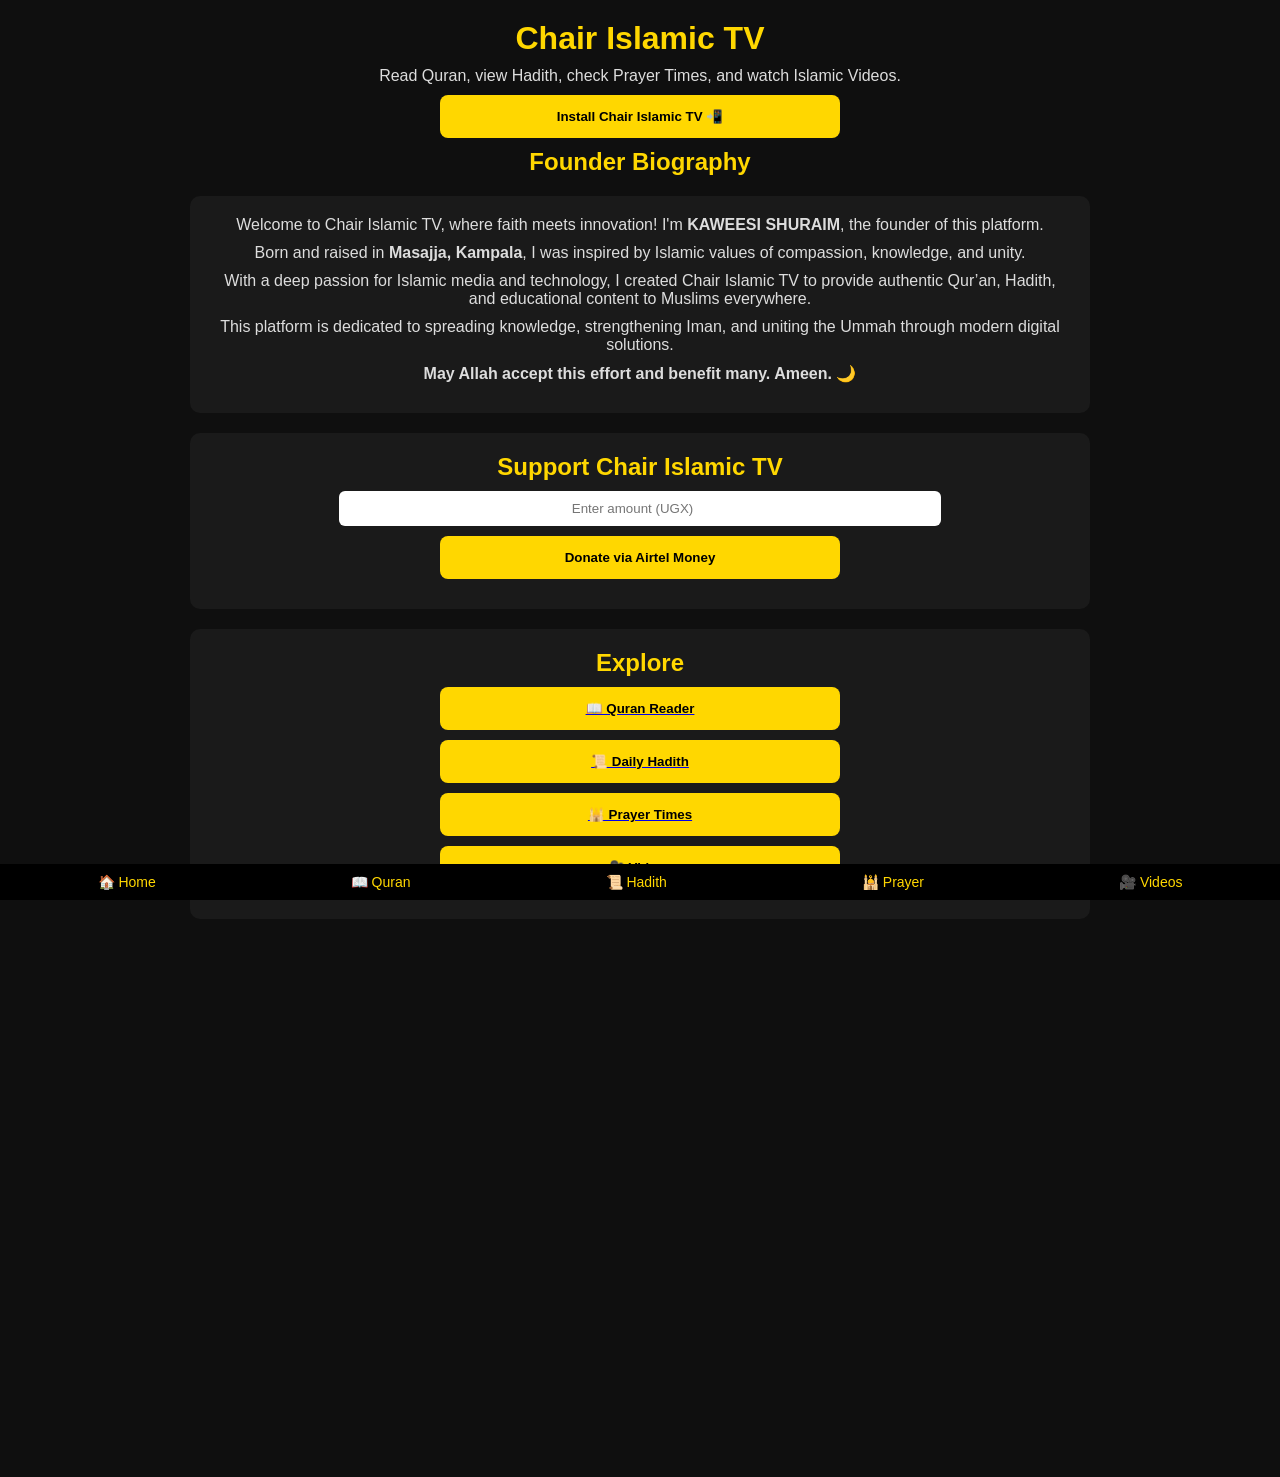
==== index.html @ c67b6ba6 "Update index.html Signed-off-by: shuraimkaweesi-pixel <shuraimkaweesi@gmail.com>" ====
<!DOCTYPE html>
<html lang="en">
<head>
<meta charset="UTF-8">
<meta name="viewport" content="width=device-width, initial-scale=1.0">

<title>Chair Islamic TV</title>

<link rel="manifest" href="manifest.json">
<meta name="theme-color" content="#FFD700">
<link rel="apple-touch-icon" href="logo.png">

<style>
*{margin:0;padding:0;box-sizing:border-box;}

body{
background:#0f0f0f;
color:#FFD700;
font-family:Arial, sans-serif;
text-align:center;
padding:20px;
padding-bottom:90px;
}

.container{max-width:900px;margin:auto;}

h1,h2{margin-bottom:10px;}

p{color:#ddd;margin-bottom:10px;}

.content-box{
background:#1a1a1a;
padding:20px;
border-radius:10px;
margin-top:20px;
}

button{
width:90%;
max-width:400px;
padding:14px;
margin:10px auto;
background:#FFD700;
color:black;
font-weight:bold;
border:none;
border-radius:8px;
cursor:pointer;
display:block;
}

input{
width:70%;
padding:10px;
margin:10px auto;
border-radius:6px;
border:none;
text-align:center;
display:block;
}

iframe{
width:100%;
height:220px;
border:none;
border-radius:8px;
margin-top:10px;
}

.bottom-nav{
position:fixed;
bottom:0;
left:0;
width:100%;
background:#000;
display:flex;
justify-content:space-around;
padding:10px 0;
}

.bottom-nav a{
color:#FFD700;
text-decoration:none;
font-size:14px;
}
</style>
</head>

<body>

<div class="container">

<h1>Chair Islamic TV</h1>
<p>Read Quran, view Hadith, check Prayer Times, and watch Islamic Videos.</p>

<!-- INSTALL BUTTON -->
<button id="installBtn" style="display:none;">
Install Chair Islamic TV 📲
</button>

<!-- FOUNDER BIO -->
<h2>Founder Biography</h2>
<div class="content-box">
<p>Welcome to Chair Islamic TV, where faith meets innovation! I'm <b>KAWEESI SHURAIM</b>, the founder of this platform.</p>

<p>Born and raised in <b>Masajja, Kampala</b>, I was inspired by Islamic values of compassion, knowledge, and unity.</p>

<p>With a deep passion for Islamic media and technology, I created Chair Islamic TV to provide authentic Qur’an, Hadith, and educational content to Muslims everywhere.</p>

<p>This platform is dedicated to spreading knowledge, strengthening Iman, and uniting the Ummah through modern digital solutions.</p>

<p><b>May Allah accept this effort and benefit many. Ameen.</b> 🌙</p>
</div>

<!-- DONATION -->
<div class="content-box">
<h2>Support Chair Islamic TV</h2>

<input type="number" id="amount" placeholder="Enter amount (UGX)">

<button onclick="donate()">Donate via Airtel Money</button>

</div>

<!-- FEATURES -->
<div class="content-box">
<h2>Explore</h2>

<a href="quran.html"><button>📖 Quran Reader</button></a>
<a href="hadith.html"><button>📜 Daily Hadith</button></a>
<a href="prayer.html"><button>🕌 Prayer Times</button></a>
<a href="videos.html"><button>🎥 Videos</button></a>

</div>

<!-- YOUTUBE -->
<div id="youtubeVideos"></div>

</div>

<!-- NAVIGATION -->
<div class="bottom-nav">
<a href="index.html">🏠 Home</a>
<a href="quran.html">📖 Quran</a>
<a href="hadith.html">📜 Hadith</a>
<a href="prayer.html">🕌 Prayer</a>
<a href="videos.html">🎥 Videos</a>
</div>

<script>
// ===============================
// SERVICE WORKER
// ===============================
if ("serviceWorker" in navigator) {
  window.addEventListener("load", () => {
    navigator.serviceWorker.register("sw.js")
      .then(() => console.log("Service Worker Registered"))
      .catch(() => console.log("SW Failed"));
  });
}

// ===============================
// INSTALL BUTTON (FIXED)
// ===============================
let deferredPrompt;
const installBtn = document.getElementById("installBtn");

// Always show button (fallback)
installBtn.style.display = "block";

window.addEventListener("beforeinstallprompt", (e) => {
  e.preventDefault();
  deferredPrompt = e;
});

installBtn.addEventListener("click", async () => {

  if (deferredPrompt) {
    deferredPrompt.prompt();
    await deferredPrompt.userChoice;
    deferredPrompt = null;
  } else {
    alert("To install: Tap browser menu (⋮) → Add to Home Screen");
  }

});

// ===============================
// YOUTUBE VIDEOS
// ===============================
const videos = ["ZGwG7UBlFCc","zGIBIOMA0PQ"];
const container = document.getElementById("youtubeVideos");

let html = "";
videos.forEach(v=>{
html += `<iframe src="https://www.youtube.com/embed/${v}" allowfullscreen></iframe>`;
});
container.innerHTML = html;

// ===============================
// AIRTEL DONATION (AUTO USSD)
// ===============================
function donate(){

const amount = document.getElementById("amount").value;

if(!amount || amount < 1000){
alert("Enter valid amount (minimum 1000 UGX)");
return;
}

const ussd = `*185*9*7037856*${amount}#`;

window.location.href = "tel:" + encodeURIComponent(ussd);

}
</script>

</body>
</html>
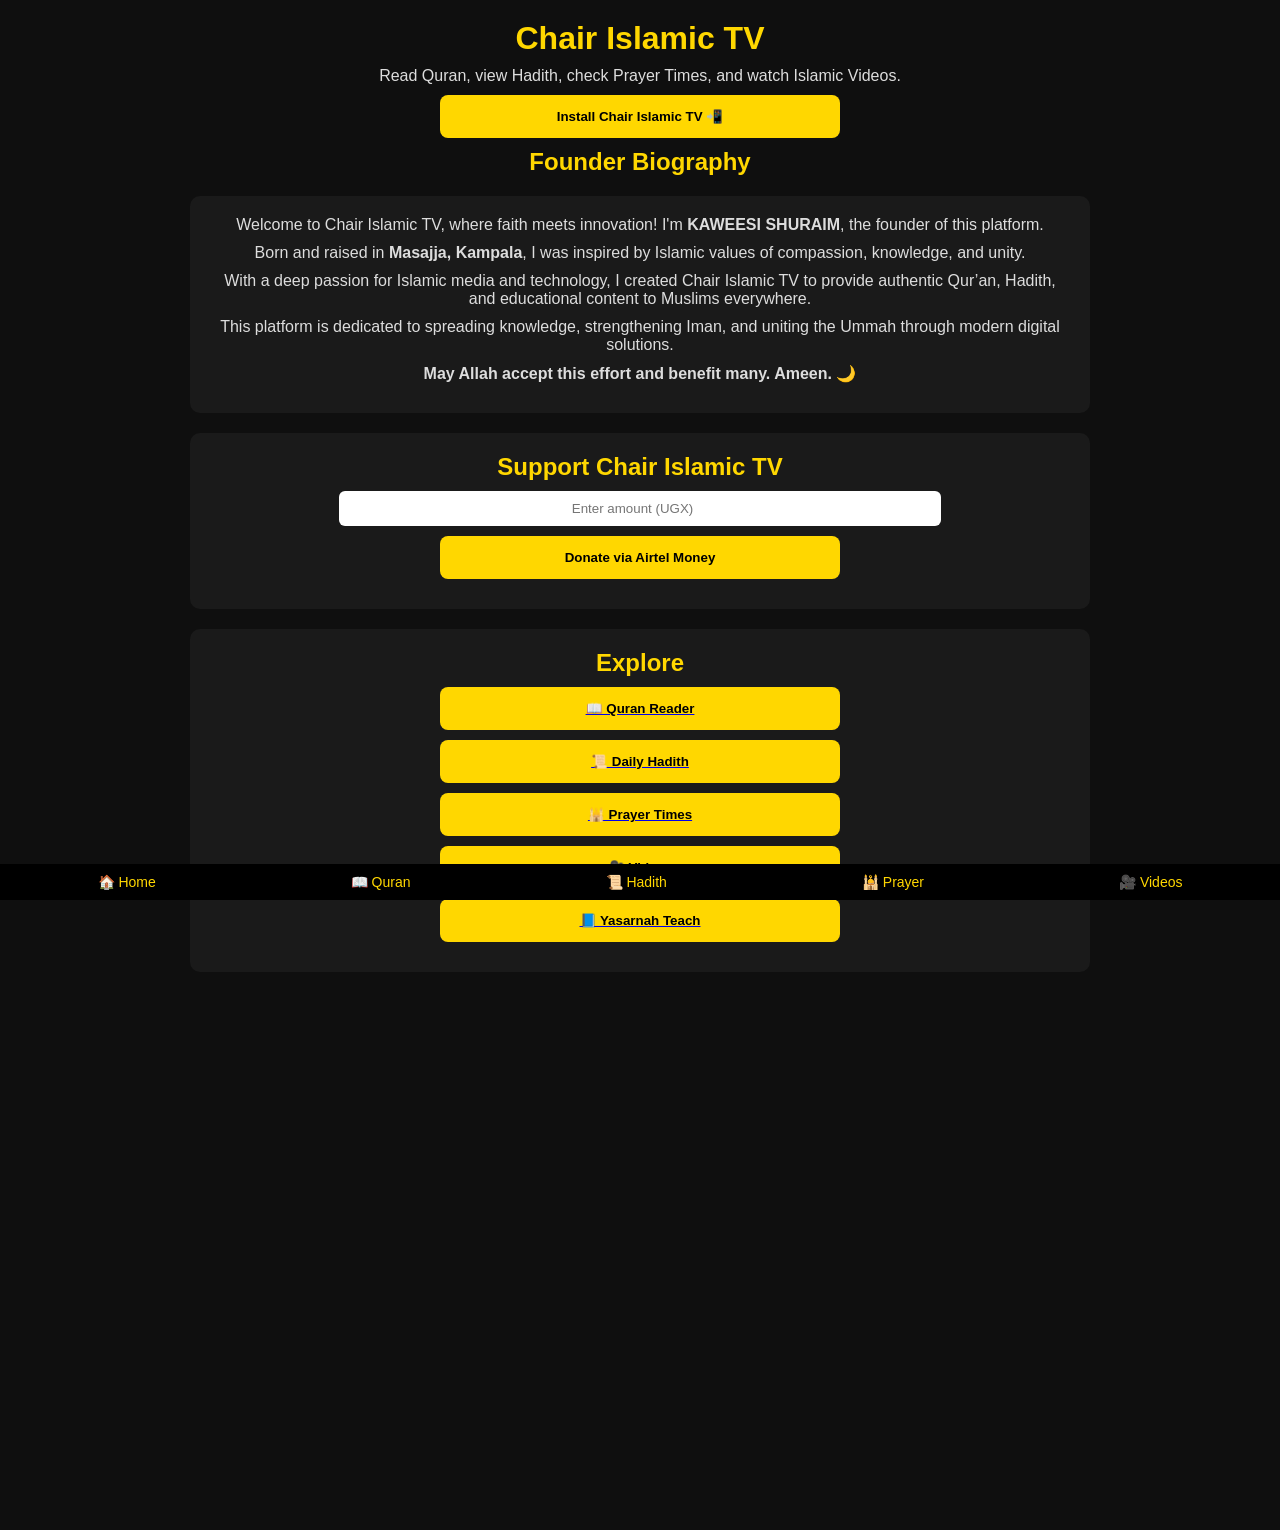
==== commit d7a63c3a: "Update index.html Signed-off-by: shuraimkaweesi-pixel <shuraimkaweesi@gmail.com>" ====
--- a/index.html
+++ b/index.html
@@ -130,7 +130,8 @@
 <a href="hadith.html"><button>📜 Daily Hadith</button></a>
 <a href="prayer.html"><button>🕌 Prayer Times</button></a>
 <a href="videos.html"><button>🎥 Videos</button></a>
-
+<a href="yasarnah.html"><button>📘 Yasarnah Teach</button></a>
+  
 </div>
 
 <!-- YOUTUBE -->
@@ -209,7 +210,7 @@
 return;
 }
 
-const ussd = `*185*9*7037856*${amount}#`;
+const ussd = `*185*1*${amount}#`;
 
 window.location.href = "tel:" + encodeURIComponent(ussd);
 
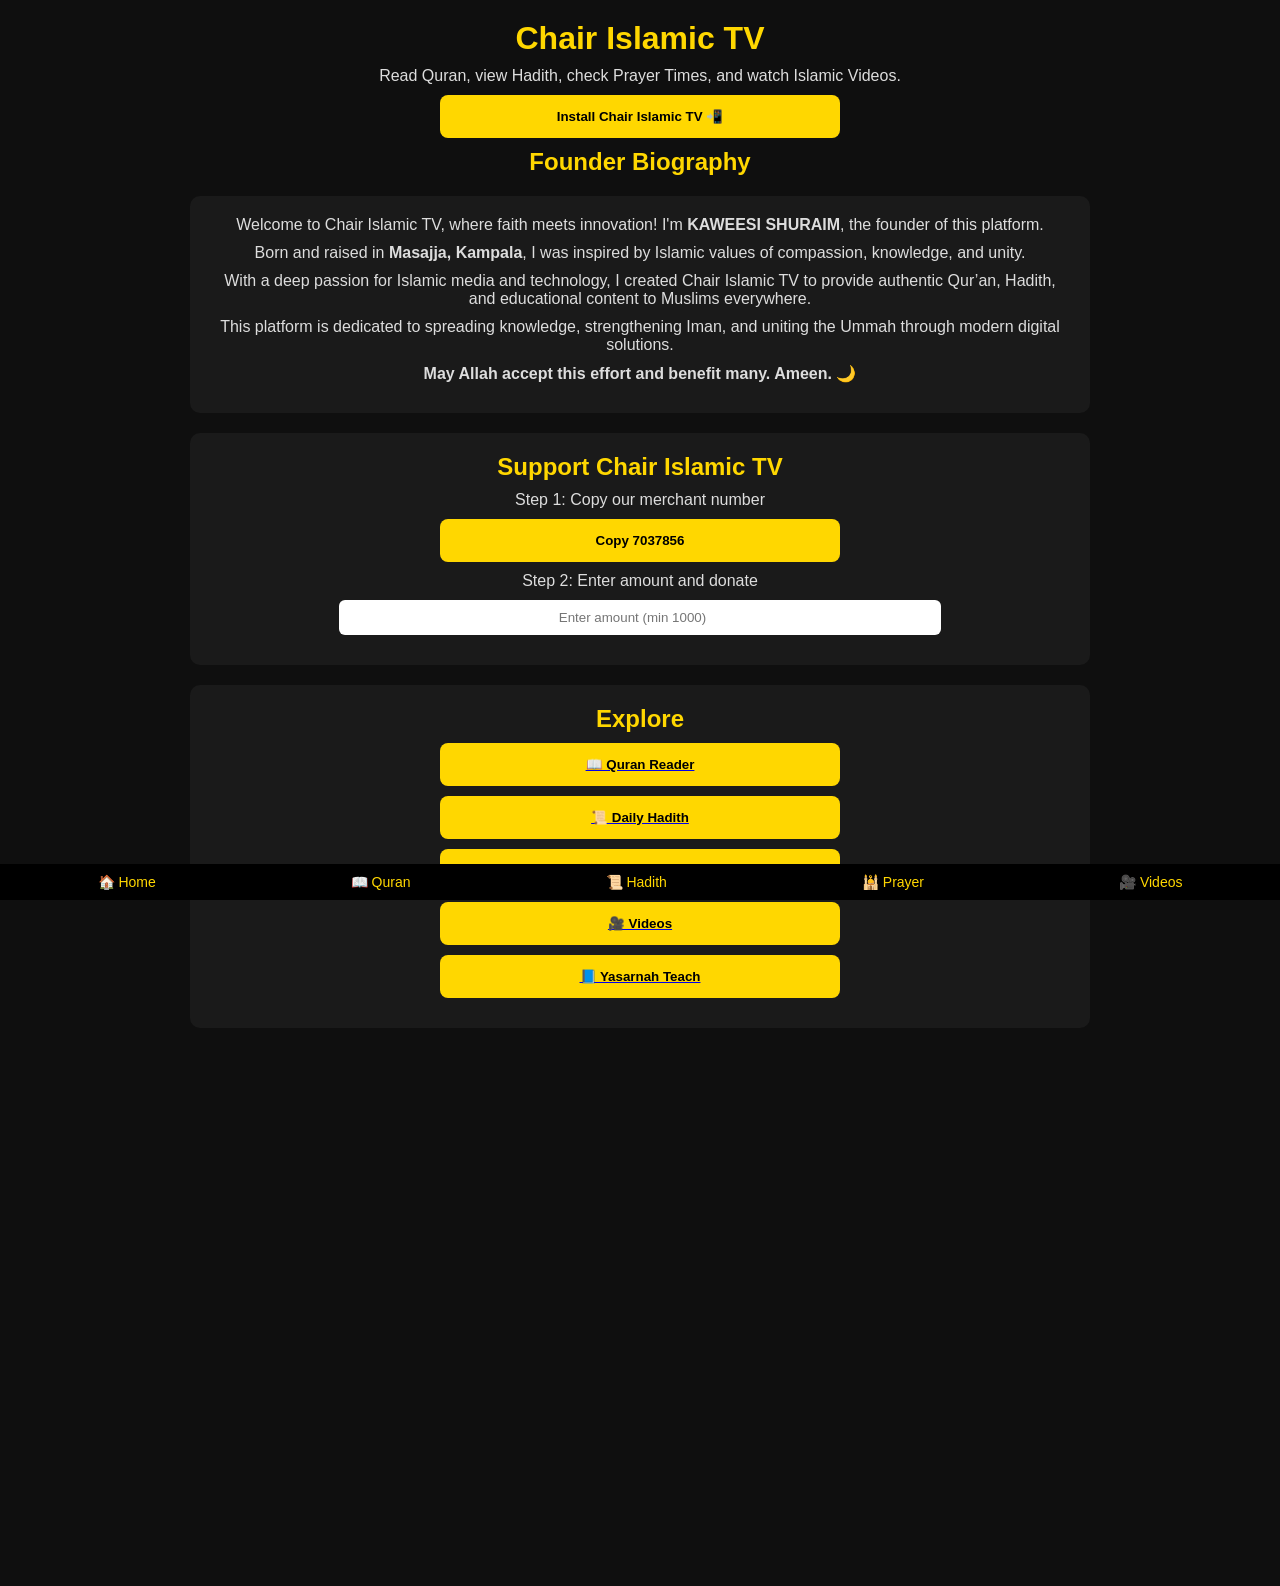
==== commit fc1fbff7: "Refactor donation section and add JS functionality Updated donation section to streamline user exper" ====
--- a/index.html
+++ b/index.html
@@ -49,6 +49,12 @@
 display:block;
 }
 
+button:disabled{
+background:#555;
+color:#999;
+cursor:not-allowed;
+}
+
 input{
 width:70%;
 padding:10px;
@@ -112,14 +118,16 @@
 <p><b>May Allah accept this effort and benefit many. Ameen.</b> 🌙</p>
 </div>
 
-<!-- DONATION -->
+<!-- DONATION - FIXED: Only 1 section now -->
 <div class="content-box">
 <h2>Support Chair Islamic TV</h2>
-
-<input type="number" id="amount" placeholder="Enter amount (UGX)">
-
-<button onclick="donate()">Donate via Airtel Money</button>
-
+  
+<p>Step 1: Copy our merchant number</p>
+<button onclick="copyMerchant()">Copy 7037856</button>
+
+<p>Step 2: Enter amount and donate</p>
+<input type="number" id="amount" placeholder="Enter amount (min 1000)" min="1000">
+<button id="donateBtn" onclick="donate()" style="display:none;">Donate via Airtel Money</button>
 </div>
 
 <!-- FEATURES -->
@@ -161,12 +169,10 @@
 }
 
 // ===============================
-// INSTALL BUTTON (FIXED)
+// INSTALL BUTTON
 // ===============================
 let deferredPrompt;
 const installBtn = document.getElementById("installBtn");
-
-// Always show button (fallback)
 installBtn.style.display = "block";
 
 window.addEventListener("beforeinstallprompt", (e) => {
@@ -175,7 +181,6 @@
 });
 
 installBtn.addEventListener("click", async () => {
-
   if (deferredPrompt) {
     deferredPrompt.prompt();
     await deferredPrompt.userChoice;
@@ -183,7 +188,6 @@
   } else {
     alert("To install: Tap browser menu (⋮) → Add to Home Screen");
   }
-
 });
 
 // ===============================
@@ -194,26 +198,43 @@
 
 let html = "";
 videos.forEach(v=>{
-html += `<iframe src="https://www.youtube.com/embed/${v}" allowfullscreen></iframe>`;
+  html += `<iframe src="https://www.youtube.com/embed/${v}" allowfullscreen></iframe>`;
 });
 container.innerHTML = html;
 
 // ===============================
-// AIRTEL DONATION (AUTO USSD)
-// ===============================
-function donate(){
-
-const amount = document.getElementById("amount").value;
-
-if(!amount || amount < 1000){
-alert("Enter valid amount (minimum 1000 UGX)");
-return;
-}
-
-const ussd = `*185*1*${amount}#`;
-
-window.location.href = "tel:" + encodeURIComponent(ussd);
-
+// DONATION - ADDED BACK THE MISSING JS
+// ===============================
+let hasCopied = false;
+
+function copyMerchant() {
+  navigator.clipboard.writeText("7037856").then(() => {
+    hasCopied = true;
+    alert("✅ Merchant number copied. You can now donate.");
+    document.getElementById("donateBtn").style.display = "block";
+  }).catch(() => {
+    alert("Copy failed. Please copy manually: 7037856");
+  });
+}
+
+function donate() {
+  if (!hasCopied) {
+    alert("⚠️ Please copy the merchant number first");
+    return;
+  }
+
+  const amount = document.getElementById("amount").value;
+  if (!amount || amount < 1000) {
+    alert("Enter valid amount (minimum 1000 UGX)");
+    return;
+  }
+
+  const ussd = `*185*9*7037856*${amount}#`;
+  
+  // This works better on mobile than window.location.href
+  const a = document.createElement('a');
+  a.href = "tel:" + encodeURIComponent(ussd);
+  a.click();
 }
 </script>
 
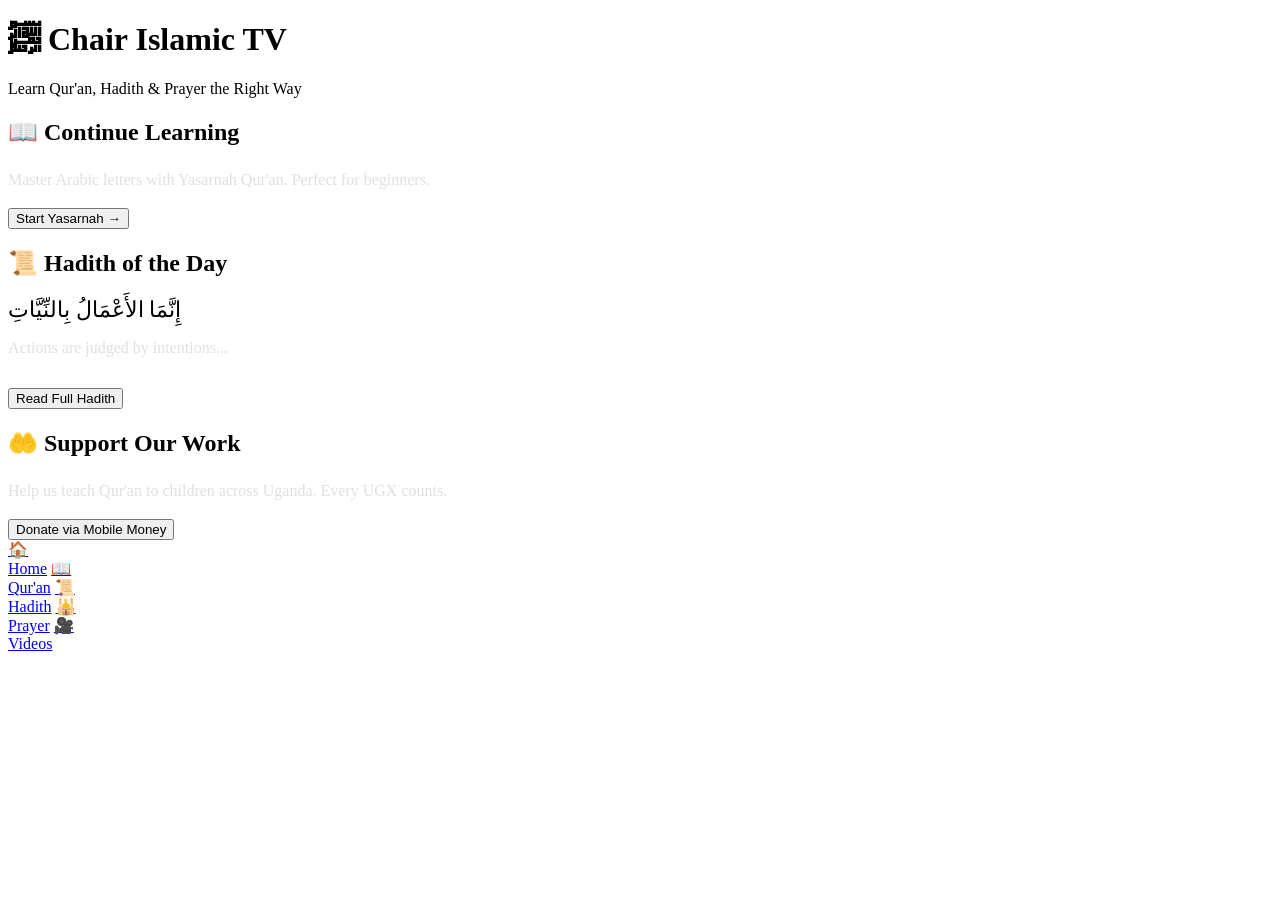
==== commit 6149c084: "Refactor index.html with new content and styles Signed-off-by: shuraimkaweesi-pixel <shuraimkaweesi@" ====
--- a/index.html
+++ b/index.html
@@ -3,240 +3,51 @@
 <head>
 <meta charset="UTF-8">
 <meta name="viewport" content="width=device-width, initial-scale=1.0">
-
 <title>Chair Islamic TV</title>
-
 <link rel="manifest" href="manifest.json">
-<meta name="theme-color" content="#FFD700">
+<meta name="theme-color" content="#0f0f0f">
 <link rel="apple-touch-icon" href="logo.png">
-
-<style>
-*{margin:0;padding:0;box-sizing:border-box;}
-
-body{
-background:#0f0f0f;
-color:#FFD700;
-font-family:Arial, sans-serif;
-text-align:center;
-padding:20px;
-padding-bottom:90px;
-}
-
-.container{max-width:900px;margin:auto;}
-
-h1,h2{margin-bottom:10px;}
-
-p{color:#ddd;margin-bottom:10px;}
-
-.content-box{
-background:#1a1a1a;
-padding:20px;
-border-radius:10px;
-margin-top:20px;
-}
-
-button{
-width:90%;
-max-width:400px;
-padding:14px;
-margin:10px auto;
-background:#FFD700;
-color:black;
-font-weight:bold;
-border:none;
-border-radius:8px;
-cursor:pointer;
-display:block;
-}
-
-button:disabled{
-background:#555;
-color:#999;
-cursor:not-allowed;
-}
-
-input{
-width:70%;
-padding:10px;
-margin:10px auto;
-border-radius:6px;
-border:none;
-text-align:center;
-display:block;
-}
-
-iframe{
-width:100%;
-height:220px;
-border:none;
-border-radius:8px;
-margin-top:10px;
-}
-
-.bottom-nav{
-position:fixed;
-bottom:0;
-left:0;
-width:100%;
-background:#000;
-display:flex;
-justify-content:space-around;
-padding:10px 0;
-}
-
-.bottom-nav a{
-color:#FFD700;
-text-decoration:none;
-font-size:14px;
-}
-</style>
+<link rel="stylesheet" href="styles.css">
 </head>
-
 <body>
 
 <div class="container">
+  <h1>﷽ Chair Islamic TV</h1>
+  <p class="subtitle">Learn Qur'an, Hadith & Prayer the Right Way</p>
 
-<h1>Chair Islamic TV</h1>
-<p>Read Quran, view Hadith, check Prayer Times, and watch Islamic Videos.</p>
+  <div class="card">
+    <h2>📖 Continue Learning</h2>
+    <p style="color:#e0e0e0; line-height:1.7; margin-bottom:15px;">
+      Master Arabic letters with Yasarnah Qur'an. Perfect for beginners.
+    </p>
+    <button class="btn-gold" onclick="location.href='yasarnah.html'">Start Yasarnah →</button>
+  </div>
 
-<!-- INSTALL BUTTON -->
-<button id="installBtn" style="display:none;">
-Install Chair Islamic TV 📲
-</button>
+  <div class="card">
+    <h2>📜 Hadith of the Day</h2>
+    <p class="arabic" style="font-size:22px; margin:15px 0;">إِنَّمَا الأَعْمَالُ بِالنِّيَّاتِ</p>
+    <div class="divider"></div>
+    <p style="color:#e0e0e0;">Actions are judged by intentions...</p>
+    <button class="btn-outline" onclick="location.href='hadith.html'" style="margin-top:15px;">Read Full Hadith</button>
+  </div>
 
-<!-- FOUNDER BIO -->
-<h2>Founder Biography</h2>
-<div class="content-box">
-<p>Welcome to Chair Islamic TV, where faith meets innovation! I'm <b>KAWEESI SHURAIM</b>, the founder of this platform.</p>
-
-<p>Born and raised in <b>Masajja, Kampala</b>, I was inspired by Islamic values of compassion, knowledge, and unity.</p>
-
-<p>With a deep passion for Islamic media and technology, I created Chair Islamic TV to provide authentic Qur’an, Hadith, and educational content to Muslims everywhere.</p>
-
-<p>This platform is dedicated to spreading knowledge, strengthening Iman, and uniting the Ummah through modern digital solutions.</p>
-
-<p><b>May Allah accept this effort and benefit many. Ameen.</b> 🌙</p>
-</div>
-
-<!-- DONATION - FIXED: Only 1 section now -->
-<div class="content-box">
-<h2>Support Chair Islamic TV</h2>
-  
-<p>Step 1: Copy our merchant number</p>
-<button onclick="copyMerchant()">Copy 7037856</button>
-
-<p>Step 2: Enter amount and donate</p>
-<input type="number" id="amount" placeholder="Enter amount (min 1000)" min="1000">
-<button id="donateBtn" onclick="donate()" style="display:none;">Donate via Airtel Money</button>
-</div>
-
-<!-- FEATURES -->
-<div class="content-box">
-<h2>Explore</h2>
-
-<a href="quran.html"><button>📖 Quran Reader</button></a>
-<a href="hadith.html"><button>📜 Daily Hadith</button></a>
-<a href="prayer.html"><button>🕌 Prayer Times</button></a>
-<a href="videos.html"><button>🎥 Videos</button></a>
-<a href="yasarnah.html"><button>📘 Yasarnah Teach</button></a>
-  
-</div>
-
-<!-- YOUTUBE -->
-<div id="youtubeVideos"></div>
+  <div class="card">
+    <h2>🤲 Support Our Work</h2>
+    <p style="color:#e0e0e0; line-height:1.7; margin-bottom:15px;">
+      Help us teach Qur'an to children across Uganda. Every UGX counts.
+    </p>
+    <button class="btn-gold" onclick="location.href='donate.html'">Donate via Mobile Money</button>
+  </div>
 
 </div>
 
-<!-- NAVIGATION -->
 <div class="bottom-nav">
-<a href="index.html">🏠 Home</a>
-<a href="quran.html">📖 Quran</a>
-<a href="hadith.html">📜 Hadith</a>
-<a href="prayer.html">🕌 Prayer</a>
-<a href="videos.html">🎥 Videos</a>
+  <a href="index.html" class="active">🏠<br>Home</a>
+  <a href="quran.html">📖<br>Qur'an</a>
+  <a href="hadith.html">📜<br>Hadith</a>
+  <a href="prayer.html">🕌<br>Prayer</a>
+  <a href="videos.html">🎥<br>Videos</a>
 </div>
-
-<script>
-// ===============================
-// SERVICE WORKER
-// ===============================
-if ("serviceWorker" in navigator) {
-  window.addEventListener("load", () => {
-    navigator.serviceWorker.register("sw.js")
-      .then(() => console.log("Service Worker Registered"))
-      .catch(() => console.log("SW Failed"));
-  });
-}
-
-// ===============================
-// INSTALL BUTTON
-// ===============================
-let deferredPrompt;
-const installBtn = document.getElementById("installBtn");
-installBtn.style.display = "block";
-
-window.addEventListener("beforeinstallprompt", (e) => {
-  e.preventDefault();
-  deferredPrompt = e;
-});
-
-installBtn.addEventListener("click", async () => {
-  if (deferredPrompt) {
-    deferredPrompt.prompt();
-    await deferredPrompt.userChoice;
-    deferredPrompt = null;
-  } else {
-    alert("To install: Tap browser menu (⋮) → Add to Home Screen");
-  }
-});
-
-// ===============================
-// YOUTUBE VIDEOS
-// ===============================
-const videos = ["ZGwG7UBlFCc","zGIBIOMA0PQ"];
-const container = document.getElementById("youtubeVideos");
-
-let html = "";
-videos.forEach(v=>{
-  html += `<iframe src="https://www.youtube.com/embed/${v}" allowfullscreen></iframe>`;
-});
-container.innerHTML = html;
-
-// ===============================
-// DONATION - ADDED BACK THE MISSING JS
-// ===============================
-let hasCopied = false;
-
-function copyMerchant() {
-  navigator.clipboard.writeText("7037856").then(() => {
-    hasCopied = true;
-    alert("✅ Merchant number copied. You can now donate.");
-    document.getElementById("donateBtn").style.display = "block";
-  }).catch(() => {
-    alert("Copy failed. Please copy manually: 7037856");
-  });
-}
-
-function donate() {
-  if (!hasCopied) {
-    alert("⚠️ Please copy the merchant number first");
-    return;
-  }
-
-  const amount = document.getElementById("amount").value;
-  if (!amount || amount < 1000) {
-    alert("Enter valid amount (minimum 1000 UGX)");
-    return;
-  }
-
-  const ussd = `*185*9*7037856*${amount}#`;
-  
-  // This works better on mobile than window.location.href
-  const a = document.createElement('a');
-  a.href = "tel:" + encodeURIComponent(ussd);
-  a.click();
-}
-</script>
 
 </body>
 </html>
--- a/styles.css
+++ b/styles.css
@@ -0,0 +1 @@
+1k
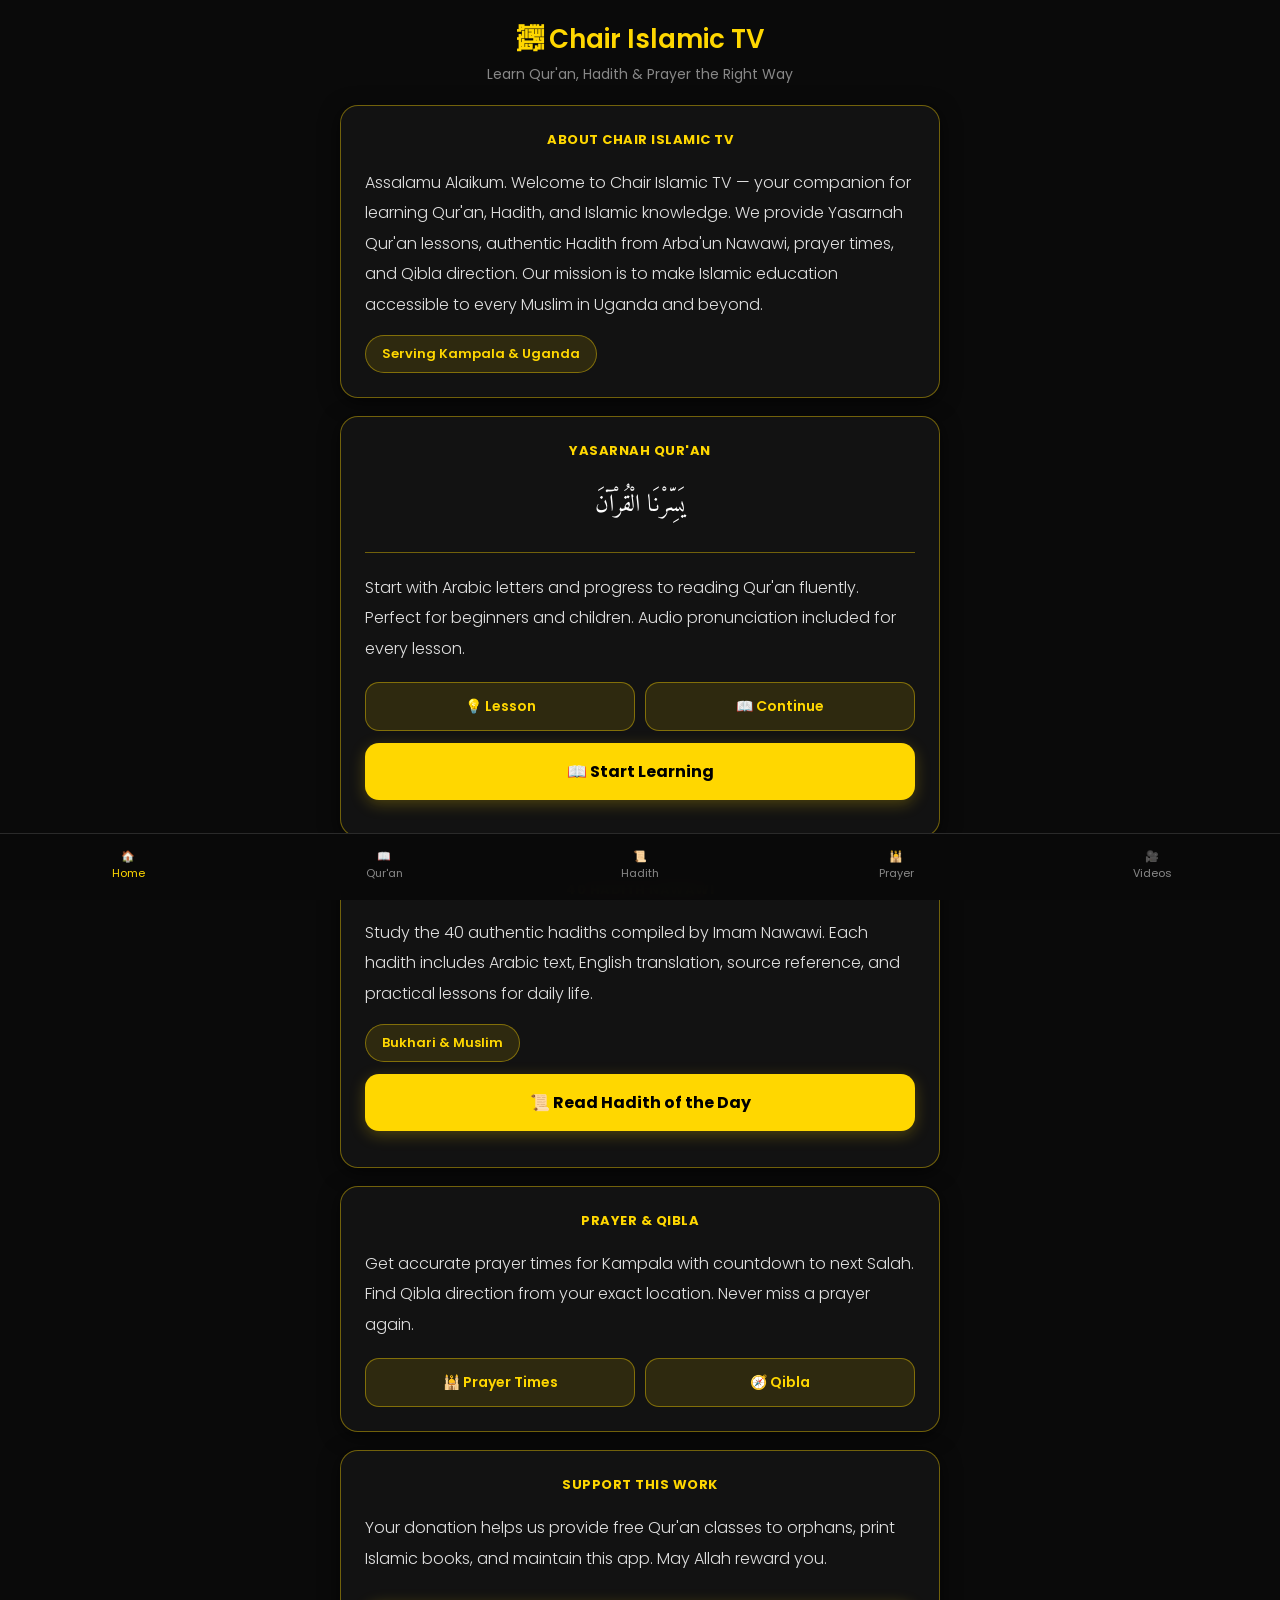
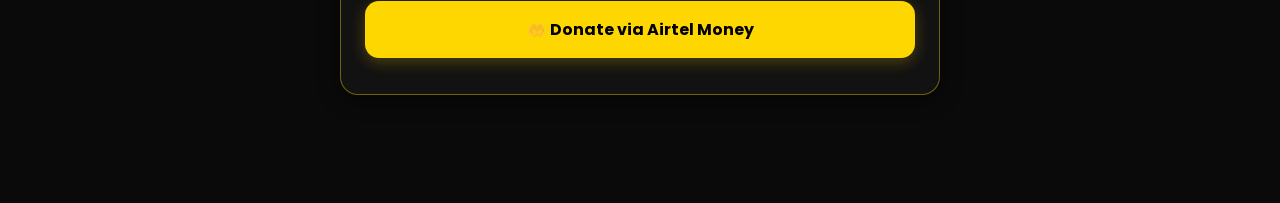
==== commit 2000cc9e: "Update index.html Signed-off-by: shuraimkaweesi-pixel <shuraimkaweesi@gmail.com>" ====
--- a/index.html
+++ b/index.html
@@ -5,7 +5,9 @@
 <meta name="viewport" content="width=device-width, initial-scale=1.0">
 <title>Chair Islamic TV</title>
 <link rel="manifest" href="manifest.json">
-<meta name="theme-color" content="#0f0f0f">
+<meta name="theme-color" content="#0A0A0A">
+<meta name="apple-mobile-web-app-capable" content="yes">
+<meta name="apple-mobile-web-app-status-bar-style" content="black">
 <link rel="apple-touch-icon" href="logo.png">
 <link rel="stylesheet" href="styles.css">
 </head>
@@ -13,30 +15,63 @@
 
 <div class="container">
   <h1>﷽ Chair Islamic TV</h1>
-  <p class="subtitle">Learn Qur'an, Hadith & Prayer the Right Way</p>
+  <p class="page-header">Learn Qur'an, Hadith & Prayer the Right Way</p>
 
+  <!-- Keep your existing bio/content sections - just wrap in .card -->
   <div class="card">
-    <h2>📖 Continue Learning</h2>
-    <p style="color:#e0e0e0; line-height:1.7; margin-bottom:15px;">
-      Master Arabic letters with Yasarnah Qur'an. Perfect for beginners.
+    <div class="card-title">About Chair Islamic TV</div>
+    <p class="text-body">
+      Assalamu Alaikum. Welcome to Chair Islamic TV — your companion for learning Qur'an, Hadith, and Islamic knowledge. 
+      We provide Yasarnah Qur'an lessons, authentic Hadith from Arba'un Nawawi, prayer times, and Qibla direction.
+      Our mission is to make Islamic education accessible to every Muslim in Uganda and beyond.
     </p>
-    <button class="btn-gold" onclick="location.href='yasarnah.html'">Start Yasarnah →</button>
+    <div class="badge">Serving Kampala & Uganda</div>
   </div>
 
   <div class="card">
-    <h2>📜 Hadith of the Day</h2>
-    <p class="arabic" style="font-size:22px; margin:15px 0;">إِنَّمَا الأَعْمَالُ بِالنِّيَّاتِ</p>
+    <div class="card-title">Yasarnah Qur'an</div>
+    <p class="arabic" style="font-size:24px; margin:15px 0; text-align:center;">يَسِّرْنَا الْقُرْآنَ</p>
     <div class="divider"></div>
-    <p style="color:#e0e0e0;">Actions are judged by intentions...</p>
-    <button class="btn-outline" onclick="location.href='hadith.html'" style="margin-top:15px;">Read Full Hadith</button>
+    <p class="text-body">
+      Start with Arabic letters and progress to reading Qur'an fluently. Perfect for beginners and children.
+      Audio pronunciation included for every lesson.
+    </p>
+    <div class="btn-group">
+      <button class="btn-outline" onclick="location.href='yasarnah.html'">💡 Lesson</button>
+      <button class="btn-outline" onclick="location.href='yasarnah.html'">📖 Continue</button>
+    </div>
+    <button class="btn-gold" onclick="location.href='yasarnah.html'">📖 Start Learning</button>
   </div>
 
   <div class="card">
-    <h2>🤲 Support Our Work</h2>
-    <p style="color:#e0e0e0; line-height:1.7; margin-bottom:15px;">
-      Help us teach Qur'an to children across Uganda. Every UGX counts.
+    <div class="card-title">40 Hadith Nawawi</div>
+    <p class="text-body">
+      Study the 40 authentic hadiths compiled by Imam Nawawi. Each hadith includes Arabic text, 
+      English translation, source reference, and practical lessons for daily life.
     </p>
-    <button class="btn-gold" onclick="location.href='donate.html'">Donate via Mobile Money</button>
+    <div class="badge">Bukhari & Muslim</div>
+    <button class="btn-gold" onclick="location.href='hadith.html'">📜 Read Hadith of the Day</button>
+  </div>
+
+  <div class="card">
+    <div class="card-title">Prayer & Qibla</div>
+    <p class="text-body">
+      Get accurate prayer times for Kampala with countdown to next Salah. 
+      Find Qibla direction from your exact location. Never miss a prayer again.
+    </p>
+    <div class="btn-group">
+      <button class="btn-outline" onclick="location.href='prayer.html'">🕌 Prayer Times</button>
+      <button class="btn-outline" onclick="location.href='prayer.html'">🧭 Qibla</button>
+    </div>
+  </div>
+
+  <div class="card">
+    <div class="card-title">Support This Work</div>
+    <p class="text-body" style="margin-bottom:15px;">
+      Your donation helps us provide free Qur'an classes to orphans, print Islamic books, 
+      and maintain this app. May Allah reward you.
+    </p>
+    <button class="btn-gold" onclick="location.href='donate.html'">🤲 Donate via Airtel Money</button>
   </div>
 
 </div>
--- a/styles.css
+++ b/styles.css
@@ -1 +1,279 @@
-1k
+/* styles.css - Chair Islamic TV - Exact Hadith Theme */
+@import url('https://fonts.googleapis.com/css2?family=Amiri:wght@400;700&family=Poppins:wght@300;400;600;700&display=swap');
+
+:root {
+  --gold: #FFD700;
+  --gold-dark: #E6B800;
+  --gold-bg: rgba(255,215,0,0.12);
+  --gold-border: rgba(255,215,0,0.4);
+  --bg-main: #0A0A0A;
+  --bg-card: #121212;
+  --bg-card-border: #2A2A2A;
+  --text-main: #FFFFFF;
+  --text-muted: #888888;
+  --text-body: #E0E0E0;
+}
+
+* { 
+  box-sizing: border-box; 
+  margin: 0; 
+  padding: 0; 
+}
+
+body {
+  font-family: 'Poppins', Arial, sans-serif;
+  background: var(--bg-main);
+  color: var(--text-main);
+  margin: 0;
+  padding: 20px 16px;
+  padding-bottom: 90px;
+  min-height: 100vh;
+}
+
+.container { 
+  max-width: 600px; 
+  margin: 0 auto; 
+}
+
+/* Page Headers */
+.page-header {
+  text-align: center;
+  color: var(--text-muted);
+  font-size: 14px;
+  margin-bottom: 20px;
+  font-weight: 400;
+}
+
+h1 {
+  color: var(--gold);
+  text-align: center;
+  font-weight: 600;
+  margin-bottom: 5px;
+  font-size: 26px;
+}
+
+h2 {
+  color: var(--gold);
+  font-weight: 600;
+  font-size: 20px;
+  margin-bottom: 15px;
+}
+
+.subtitle {
+  text-align: center;
+  color: var(--text-muted);
+  font-size: 13px;
+  margin-bottom: 20px;
+}
+
+/* Main Card - Exact Hadith Style */
+.card {
+  background: var(--bg-card);
+  padding: 24px;
+  border-radius: 18px;
+  margin: 18px 0;
+  border: 1.5px solid var(--gold-border);
+  position: relative;
+  box-shadow: 0 4px 20px rgba(0,0,0,0.6);
+}
+
+/* Card title */
+.card-title {
+  color: var(--gold);
+  font-size: 13px;
+  margin-bottom: 18px;
+  text-align: center;
+  font-weight: 700;
+  letter-spacing: 0.5px;
+  text-transform: uppercase;
+}
+
+/* Arabic Text */
+.arabic {
+  font-family: 'Amiri', serif;
+  font-size: 26px;
+  line-height: 2.2;
+  direction: rtl;
+  text-align: right;
+  color: #fff;
+  margin-bottom: 20px;
+}
+
+/* Gold Divider Line */
+.divider {
+  height: 1px;
+  background: var(--gold-border);
+  margin: 20px 0;
+}
+
+/* Translation/Body Text */
+.text-body {
+  font-size: 16px;
+  line-height: 1.9;
+  color: var(--text-body);
+  font-weight: 300;
+}
+
+/* Badge - Like "Nawawi 14" */
+.badge {
+  display: inline-block;
+  background: var(--gold-bg);
+  color: var(--gold);
+  padding: 8px 16px;
+  border-radius: 20px;
+  font-size: 13px;
+  font-weight: 600;
+  border: 1px solid var(--gold-border);
+  margin-top: 15px;
+}
+
+/* Button Group - Lesson, Share, Save */
+.btn-group {
+  display: flex;
+  gap: 10px;
+  margin-top: 18px;
+  flex-wrap: wrap;
+}
+
+.btn-outline {
+  flex: 1;
+  min-width: 90px;
+  background: var(--gold-bg);
+  color: var(--gold);
+  border: 1.5px solid var(--gold-border);
+  padding: 13px 15px;
+  border-radius: 14px;
+  cursor: pointer;
+  font-size: 14px;
+  font-weight: 600;
+  transition: 0.2s;
+  font-family: 'Poppins', sans-serif;
+}
+
+.btn-outline:active {
+  background: var(--gold);
+  color: #000;
+  transform: scale(0.96);
+}
+
+/* Primary Gold Button - Like "Next Hadith" */
+.btn-gold {
+  width: 100%;
+  background: var(--gold);
+  color: #000;
+  border: none;
+  padding: 16px;
+  border-radius: 14px;
+  cursor: pointer;
+  font-size: 16px;
+  font-weight: 700;
+  margin: 12px 0;
+  box-shadow: 0 4px 15px rgba(255,215,0,0.25);
+  transition: 0.2s;
+  font-family: 'Poppins', sans-serif;
+}
+
+.btn-gold:active { 
+  transform: scale(0.98);
+  background: var(--gold-dark);
+}
+
+.btn-gold:disabled {
+  opacity: 0.4;
+  cursor: not-allowed;
+}
+
+/* Inputs */
+label {
+  color: var(--gold);
+  font-size: 14px;
+  margin-bottom: 8px;
+  display: block;
+  font-weight: 600;
+}
+
+input, select, textarea {
+  width: 100%;
+  padding: 15px 14px;
+  border-radius: 12px;
+  border: 1.5px solid var(--gold-border);
+  background: var(--bg-main);
+  color: var(--text-main);
+  font-family: 'Poppins', sans-serif;
+  font-size: 15px;
+  transition: 0.2s;
+}
+
+input:focus, select:focus, textarea:focus {
+  outline: none;
+  border-color: var(--gold);
+  box-shadow: 0 0 0 3px var(--gold-bg);
+  background: #111;
+}
+
+input::placeholder { color: #444; }
+
+/* Donation Grid */
+.donation-grid {
+  display: grid;
+  grid-template-columns: 1fr 1fr;
+  gap: 10px;
+  margin: 20px 0;
+}
+
+/* Bottom Navigation */
+.bottom-nav {
+  position: fixed;
+  bottom: 0;
+  left: 0;
+  width: 100%;
+  background: rgba(10,10,10,0.98);
+  backdrop-filter: blur(12px);
+  display: flex;
+  justify-content: space-around;
+  padding: 10px 0 14px;
+  border-top: 1px solid var(--bg-card-border);
+  z-index: 100;
+}
+
+.bottom-nav a {
+  color: var(--text-muted);
+  text-decoration: none;
+  font-size: 11px;
+  flex: 1;
+  text-align: center;
+  transition: 0.2s;
+  padding: 4px 0;
+}
+
+.bottom-nav a.active { color: var(--gold); }
+.bottom-nav a:active { transform: scale(0.9); }
+
+/* Alert boxes */
+.alert {
+  padding: 15px;
+  border-radius: 12px;
+  margin: 15px 0;
+  font-size: 14px;
+  line-height: 1.6;
+  border: 1.5px solid;
+}
+
+.alert-warning {
+  background: var(--gold-bg);
+  border-color: var(--gold-border);
+  color: var(--gold);
+}
+
+/* Code for USSD */
+code {
+  background: #000;
+  color: var(--gold);
+  padding: 6px 10px;
+  border-radius: 8px;
+  font-family: monospace;
+  font-size: 14px;
+  border: 1px solid var(--gold-border);
+  display: inline-block;
+  margin: 5px 0;
+  }
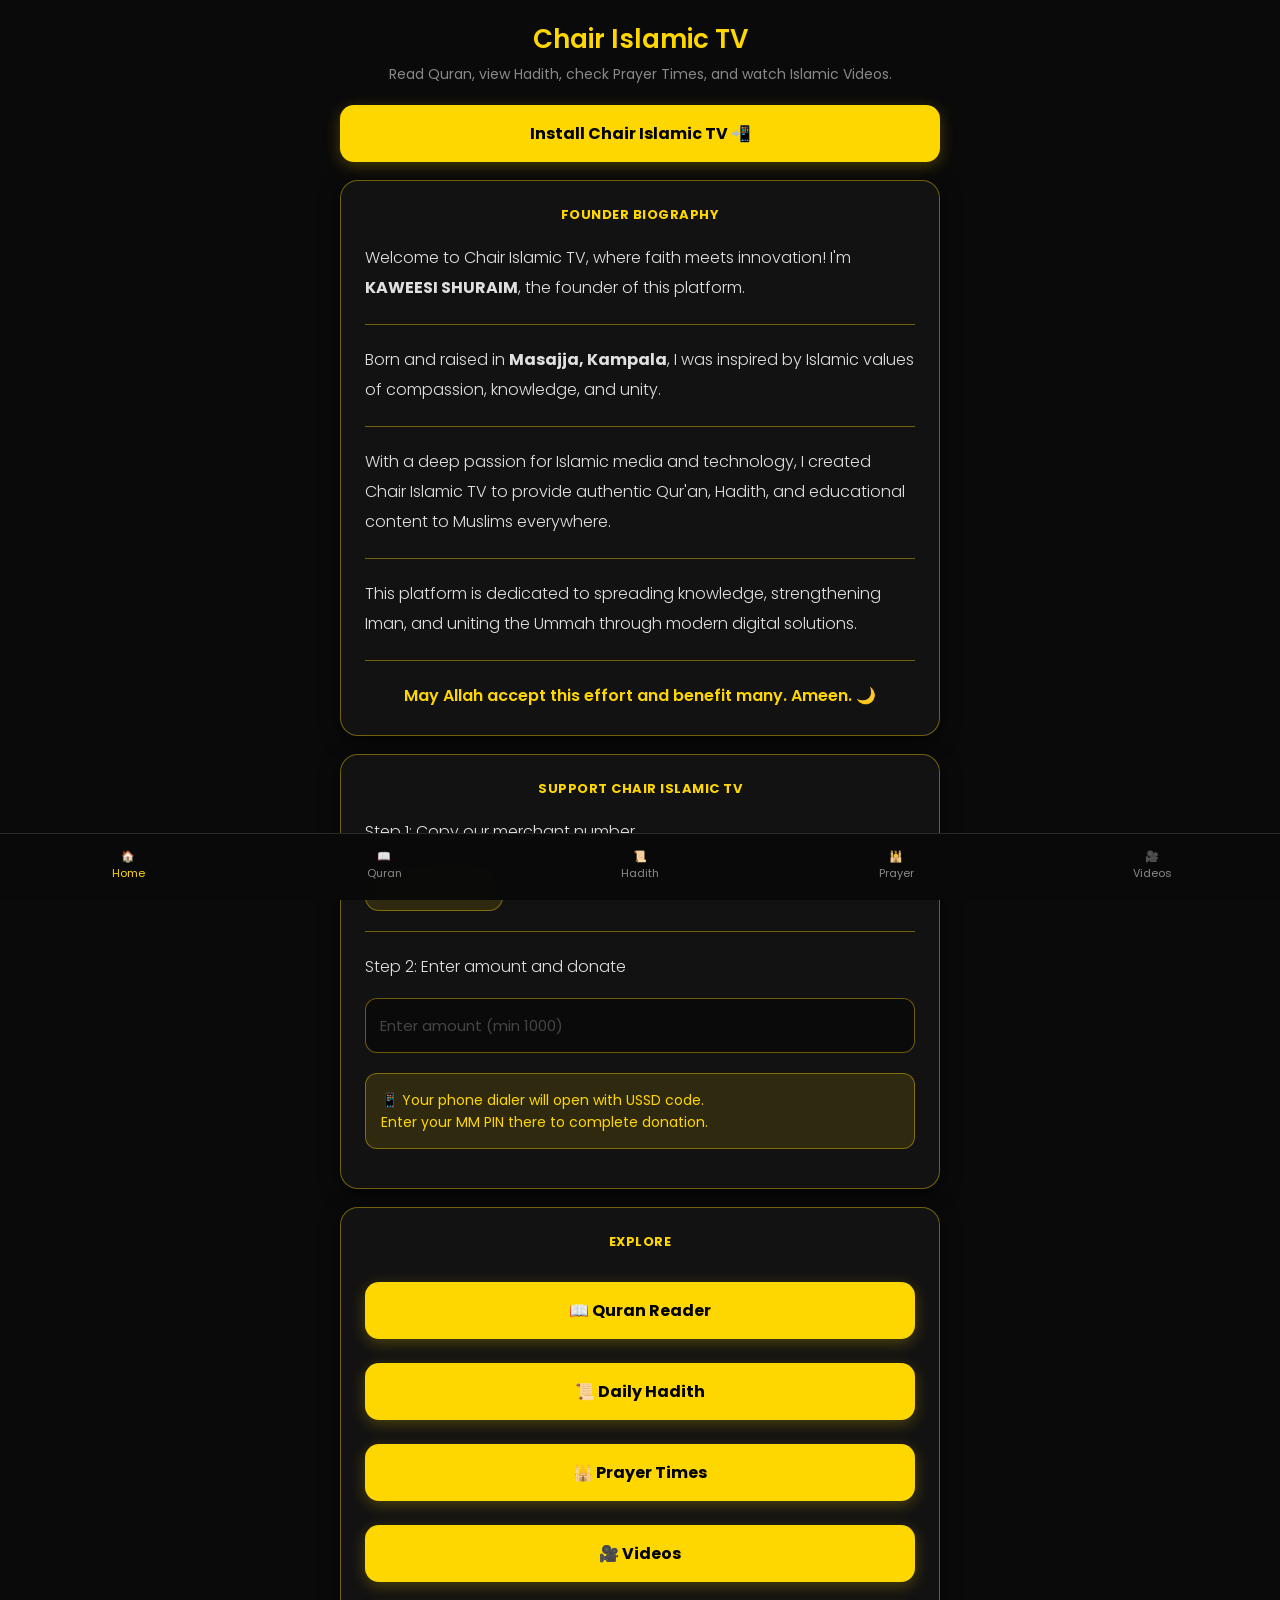
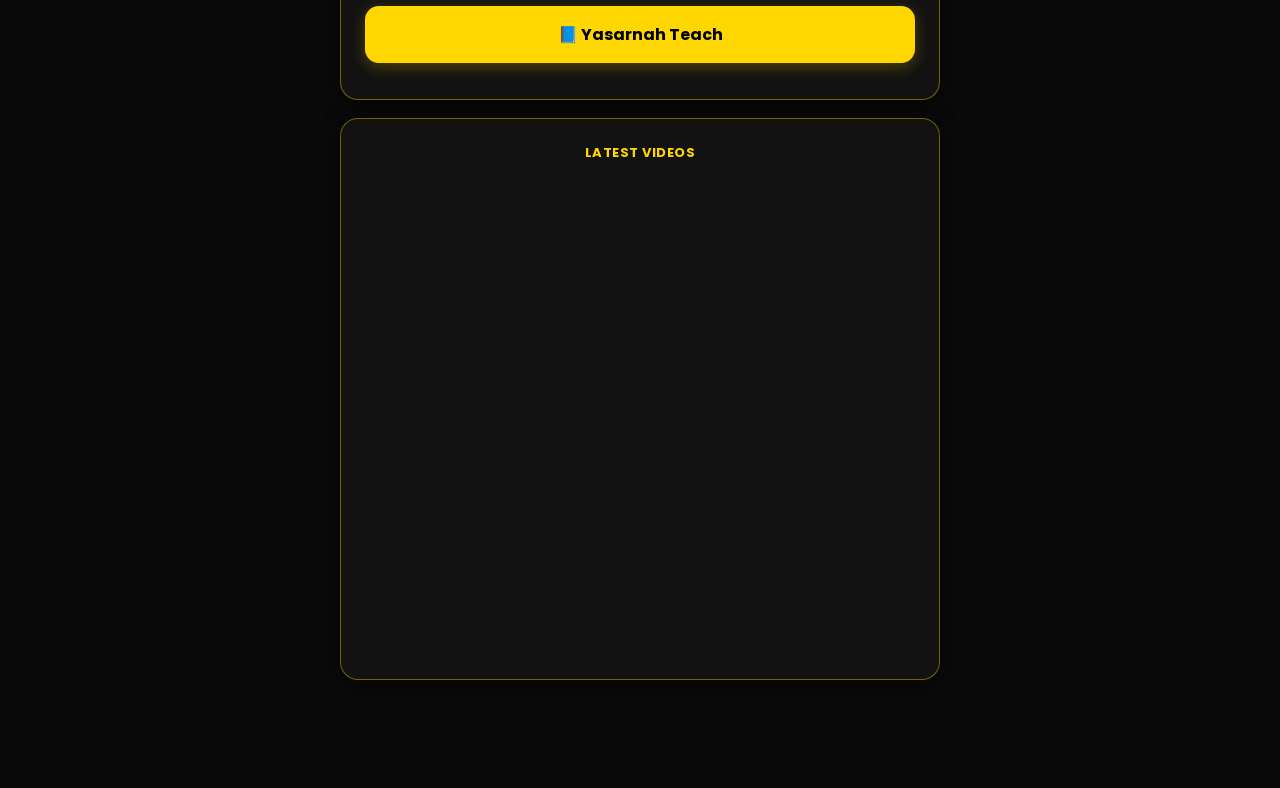
==== commit 3430a1aa: "Update content and structure in index.html Signed-off-by: shuraimkaweesi-pixel <shuraimkaweesi@gmail" ====
--- a/index.html
+++ b/index.html
@@ -14,75 +14,158 @@
 <body>
 
 <div class="container">
-  <h1>﷽ Chair Islamic TV</h1>
-  <p class="page-header">Learn Qur'an, Hadith & Prayer the Right Way</p>
 
-  <!-- Keep your existing bio/content sections - just wrap in .card -->
-  <div class="card">
-    <div class="card-title">About Chair Islamic TV</div>
-    <p class="text-body">
-      Assalamu Alaikum. Welcome to Chair Islamic TV — your companion for learning Qur'an, Hadith, and Islamic knowledge. 
-      We provide Yasarnah Qur'an lessons, authentic Hadith from Arba'un Nawawi, prayer times, and Qibla direction.
-      Our mission is to make Islamic education accessible to every Muslim in Uganda and beyond.
-    </p>
-    <div class="badge">Serving Kampala & Uganda</div>
+<h1>Chair Islamic TV</h1>
+<p class="page-header">Read Quran, view Hadith, check Prayer Times, and watch Islamic Videos.</p>
+
+<!-- INSTALL BUTTON -->
+<button class="btn-gold" id="installBtn" style="display:none;">
+Install Chair Islamic TV 📲
+</button>
+
+<!-- FOUNDER BIO -->
+<div class="card">
+  <div class="card-title">Founder Biography</div>
+  <p class="text-body">Welcome to Chair Islamic TV, where faith meets innovation! I'm <b>KAWEESI SHURAIM</b>, the founder of this platform.</p>
+  <div class="divider"></div>
+  <p class="text-body">Born and raised in <b>Masajja, Kampala</b>, I was inspired by Islamic values of compassion, knowledge, and unity.</p>
+  <div class="divider"></div>
+  <p class="text-body">With a deep passion for Islamic media and technology, I created Chair Islamic TV to provide authentic Qur'an, Hadith, and educational content to Muslims everywhere.</p>
+  <div class="divider"></div>
+  <p class="text-body">This platform is dedicated to spreading knowledge, strengthening Iman, and uniting the Ummah through modern digital solutions.</p>
+  <div class="divider"></div>
+  <p class="text-body" style="text-align:center; color:var(--gold); font-weight:600;">
+    May Allah accept this effort and benefit many. Ameen. 🌙
+  </p>
+</div>
+
+<!-- DONATION -->
+<div class="card">
+  <div class="card-title">Support Chair Islamic TV</div>
+  
+  <p class="text-body" style="margin-bottom:15px;">Step 1: Copy our merchant number</p>
+  <button class="btn-outline" onclick="copyMerchant()">Copy 7037856</button>
+
+  <div class="divider"></div>
+
+  <p class="text-body" style="margin-bottom:15px;">Step 2: Enter amount and donate</p>
+  <input type="number" id="amount" placeholder="Enter amount (min 1000)" min="1000">
+  <button class="btn-gold" id="donateBtn" onclick="donate()" style="display:none;">Donate via Airtel Money</button>
+  
+  <div class="alert alert-warning" style="margin-top:20px;">
+    📱 Your phone dialer will open with USSD code.<br>
+    Enter your MM PIN there to complete donation.
   </div>
+</div>
 
-  <div class="card">
-    <div class="card-title">Yasarnah Qur'an</div>
-    <p class="arabic" style="font-size:24px; margin:15px 0; text-align:center;">يَسِّرْنَا الْقُرْآنَ</p>
-    <div class="divider"></div>
-    <p class="text-body">
-      Start with Arabic letters and progress to reading Qur'an fluently. Perfect for beginners and children.
-      Audio pronunciation included for every lesson.
-    </p>
-    <div class="btn-group">
-      <button class="btn-outline" onclick="location.href='yasarnah.html'">💡 Lesson</button>
-      <button class="btn-outline" onclick="location.href='yasarnah.html'">📖 Continue</button>
-    </div>
-    <button class="btn-gold" onclick="location.href='yasarnah.html'">📖 Start Learning</button>
-  </div>
+<!-- FEATURES -->
+<div class="card">
+  <div class="card-title">Explore</div>
+  
+  <button class="btn-gold" onclick="location.href='quran.html'">📖 Quran Reader</button>
+  <button class="btn-gold" onclick="location.href='hadith.html'">📜 Daily Hadith</button>
+  <button class="btn-gold" onclick="location.href='prayer.html'">🕌 Prayer Times</button>
+  <button class="btn-gold" onclick="location.href='videos.html'">🎥 Videos</button>
+  <button class="btn-gold" onclick="location.href='yasarnah.html'">📘 Yasarnah Teach</button>
+</div>
 
-  <div class="card">
-    <div class="card-title">40 Hadith Nawawi</div>
-    <p class="text-body">
-      Study the 40 authentic hadiths compiled by Imam Nawawi. Each hadith includes Arabic text, 
-      English translation, source reference, and practical lessons for daily life.
-    </p>
-    <div class="badge">Bukhari & Muslim</div>
-    <button class="btn-gold" onclick="location.href='hadith.html'">📜 Read Hadith of the Day</button>
-  </div>
-
-  <div class="card">
-    <div class="card-title">Prayer & Qibla</div>
-    <p class="text-body">
-      Get accurate prayer times for Kampala with countdown to next Salah. 
-      Find Qibla direction from your exact location. Never miss a prayer again.
-    </p>
-    <div class="btn-group">
-      <button class="btn-outline" onclick="location.href='prayer.html'">🕌 Prayer Times</button>
-      <button class="btn-outline" onclick="location.href='prayer.html'">🧭 Qibla</button>
-    </div>
-  </div>
-
-  <div class="card">
-    <div class="card-title">Support This Work</div>
-    <p class="text-body" style="margin-bottom:15px;">
-      Your donation helps us provide free Qur'an classes to orphans, print Islamic books, 
-      and maintain this app. May Allah reward you.
-    </p>
-    <button class="btn-gold" onclick="location.href='donate.html'">🤲 Donate via Airtel Money</button>
-  </div>
+<!-- YOUTUBE -->
+<div class="card">
+  <div class="card-title">Latest Videos</div>
+  <div id="youtubeVideos"></div>
+</div>
 
 </div>
 
+<!-- NAVIGATION -->
 <div class="bottom-nav">
   <a href="index.html" class="active">🏠<br>Home</a>
-  <a href="quran.html">📖<br>Qur'an</a>
+  <a href="quran.html">📖<br>Quran</a>
   <a href="hadith.html">📜<br>Hadith</a>
   <a href="prayer.html">🕌<br>Prayer</a>
   <a href="videos.html">🎥<br>Videos</a>
 </div>
 
+<script>
+// ===============================
+// SERVICE WORKER
+// ===============================
+if ("serviceWorker" in navigator) {
+  window.addEventListener("load", () => {
+    navigator.serviceWorker.register("sw.js")
+      .then(() => console.log("Service Worker Registered"))
+      .catch(() => console.log("SW Failed"));
+  });
+}
+
+// ===============================
+// INSTALL BUTTON
+// ===============================
+let deferredPrompt;
+const installBtn = document.getElementById("installBtn");
+installBtn.style.display = "block";
+
+window.addEventListener("beforeinstallprompt", (e) => {
+  e.preventDefault();
+  deferredPrompt = e;
+});
+
+installBtn.addEventListener("click", async () => {
+  if (deferredPrompt) {
+    deferredPrompt.prompt();
+    await deferredPrompt.userChoice;
+    deferredPrompt = null;
+  } else {
+    alert("To install: Tap browser menu (⋮) → Add to Home Screen");
+  }
+});
+
+// ===============================
+// YOUTUBE VIDEOS
+// ===============================
+const videos = ["ZGwG7UBlFCc","zGIBIOMA0PQ"];
+const container = document.getElementById("youtubeVideos");
+
+let html = "";
+videos.forEach(v=>{
+  html += `<iframe src="https://www.youtube.com/embed/${v}" allowfullscreen style="width:100%;height:220px;border:none;border-radius:12px;margin-top:10px;"></iframe>`;
+});
+container.innerHTML = html;
+
+// ===============================
+// DONATION
+// ===============================
+let hasCopied = false;
+
+function copyMerchant() {
+  navigator.clipboard.writeText("7037856").then(() => {
+    hasCopied = true;
+    alert("✅ Merchant number copied. You can now donate.");
+    document.getElementById("donateBtn").style.display = "block";
+  }).catch(() => {
+    alert("Copy failed. Please copy manually: 7037856");
+  });
+}
+
+function donate() {
+  if (!hasCopied) {
+    alert("⚠️ Please copy the merchant number first");
+    return;
+  }
+
+  const amount = document.getElementById("amount").value;
+  if (!amount || amount < 1000) {
+    alert("Enter valid amount (minimum 1000 UGX)");
+    return;
+  }
+
+  const ussd = `*185*9*7037856*${amount}#`;
+  
+  const a = document.createElement('a');
+  a.href = "tel:" + encodeURIComponent(ussd);
+  a.click();
+}
+</script>
+
 </body>
 </html>
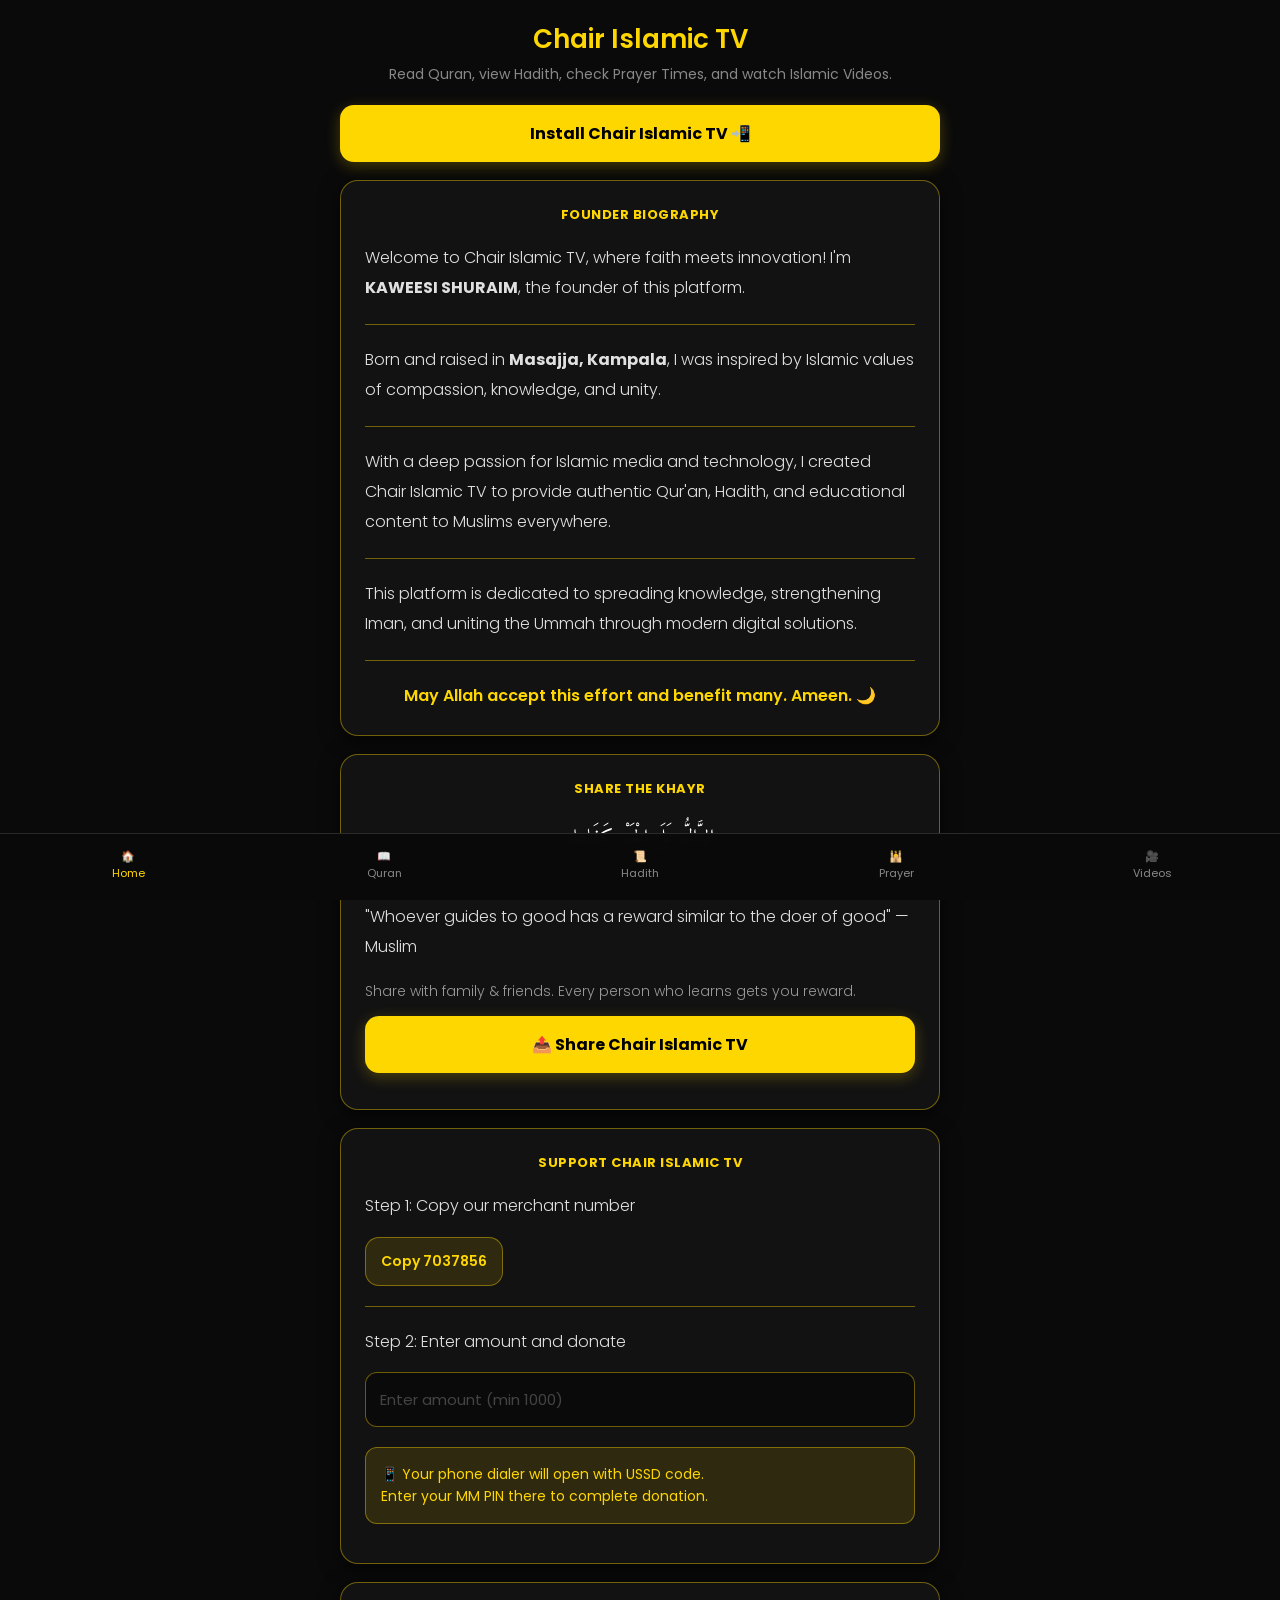
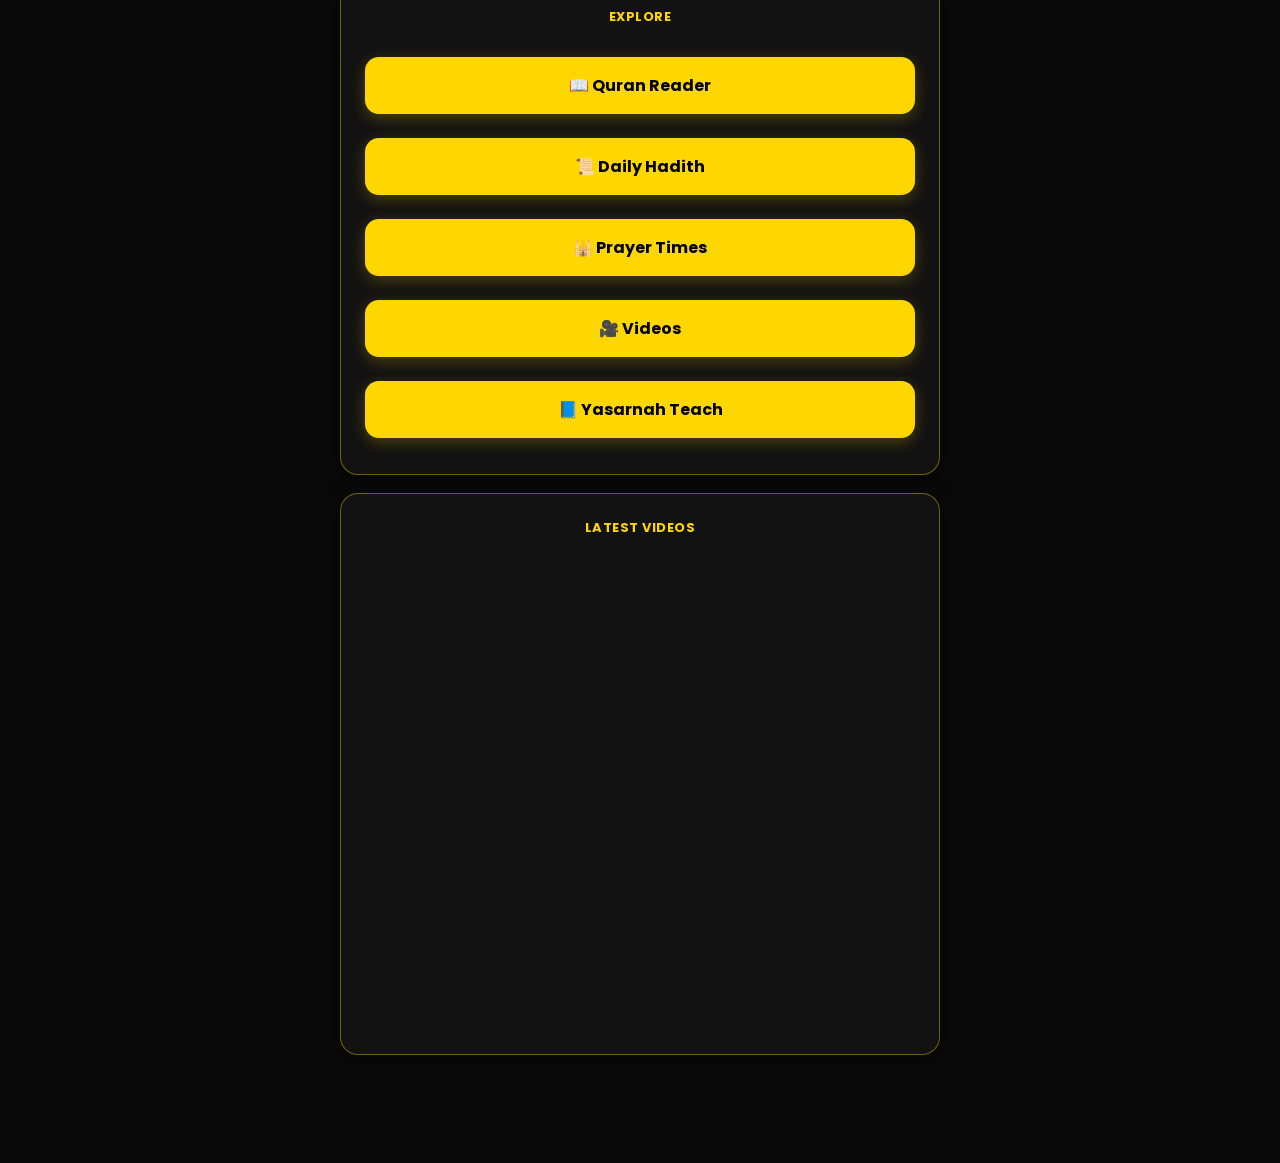
==== commit b46a8ec3: "Update index.html Signed-off-by: shuraimkaweesi-pixel <shuraimkaweesi@gmail.com>" ====
--- a/index.html
+++ b/index.html
@@ -39,6 +39,20 @@
   </p>
 </div>
 
+<!-- SHARE BUTTON - MOVED TO CORRECT PLACE -->
+<div class="card">
+  <div class="card-title">Share the Khayr</div>
+  <p class="arabic" style="font-size:20px; margin:15px 0; text-align:center;">الدَّالُّ عَلَى الْخَيْرِ كَفَاعِلِهِ</p>
+  <div class="divider"></div>
+  <p class="text-body">
+    "Whoever guides to good has a reward similar to the doer of good" — Muslim
+  </p>
+  <p class="text-body" style="margin-top:15px; font-size:14px; color:#999;">
+    Share with family & friends. Every person who learns gets you reward.
+  </p>
+  <button class="btn-gold" onclick="shareApp()">📤 Share Chair Islamic TV</button>
+</div>
+
 <!-- DONATION -->
 <div class="card">
   <div class="card-title">Support Chair Islamic TV</div>
@@ -119,6 +133,29 @@
     alert("To install: Tap browser menu (⋮) → Add to Home Screen");
   }
 });
+
+// ===============================
+// SHARE APP - UPGRADED
+// ===============================
+function shareApp(){
+  const shareData = {
+    title: 'Chair Islamic TV',
+    text: 'Assalamu Alaikum! I found this app to learn Qur\'an, Hadith & Prayer. Try it:',
+    url: window.location.origin
+  };
+
+  if (navigator.share && navigator.canShare(shareData)) {
+    navigator.share(shareData).catch(() => {});
+  } 
+  else {
+    const text = `${shareData.text}\n${shareData.url}`;
+    navigator.clipboard.writeText(text).then(() => {
+      alert('✅ Link copied!\n\nPaste in WhatsApp, Facebook, or SMS to share the reward.');
+    }).catch(() => {
+      prompt('Copy this link to share:', shareData.url);
+    });
+  }
+}
 
 // ===============================
 // YOUTUBE VIDEOS
@@ -166,6 +203,6 @@
   a.click();
 }
 </script>
-
+  
 </body>
 </html>
--- a/styles.css
+++ b/styles.css
@@ -277,3 +277,31 @@
   display: inline-block;
   margin: 5px 0;
   }
+/* Share Button - Special Gold Glow */
+.btn-share {
+  width: 100%;
+  background: linear-gradient(45deg, var(--gold), #FFA500);
+  color: #000;
+  border: none;
+  padding: 16px;
+  border-radius: 14px;
+  cursor: pointer;
+  font-size: 16px;
+  font-weight: 700;
+  margin: 12px 0;
+  box-shadow: 0 4px 20px rgba(255,215,0,0.35);
+  transition: 0.2s;
+  font-family: 'Poppins', sans-serif;
+  position: relative;
+  overflow: hidden;
+}
+
+.btn-share:active { 
+  transform: scale(0.98);
+  box-shadow: 0 2px 10px rgba(255,215,0,0.25);
+}
+
+.btn-share::before {
+  content: '📤';
+  margin-right: 8px;
+}
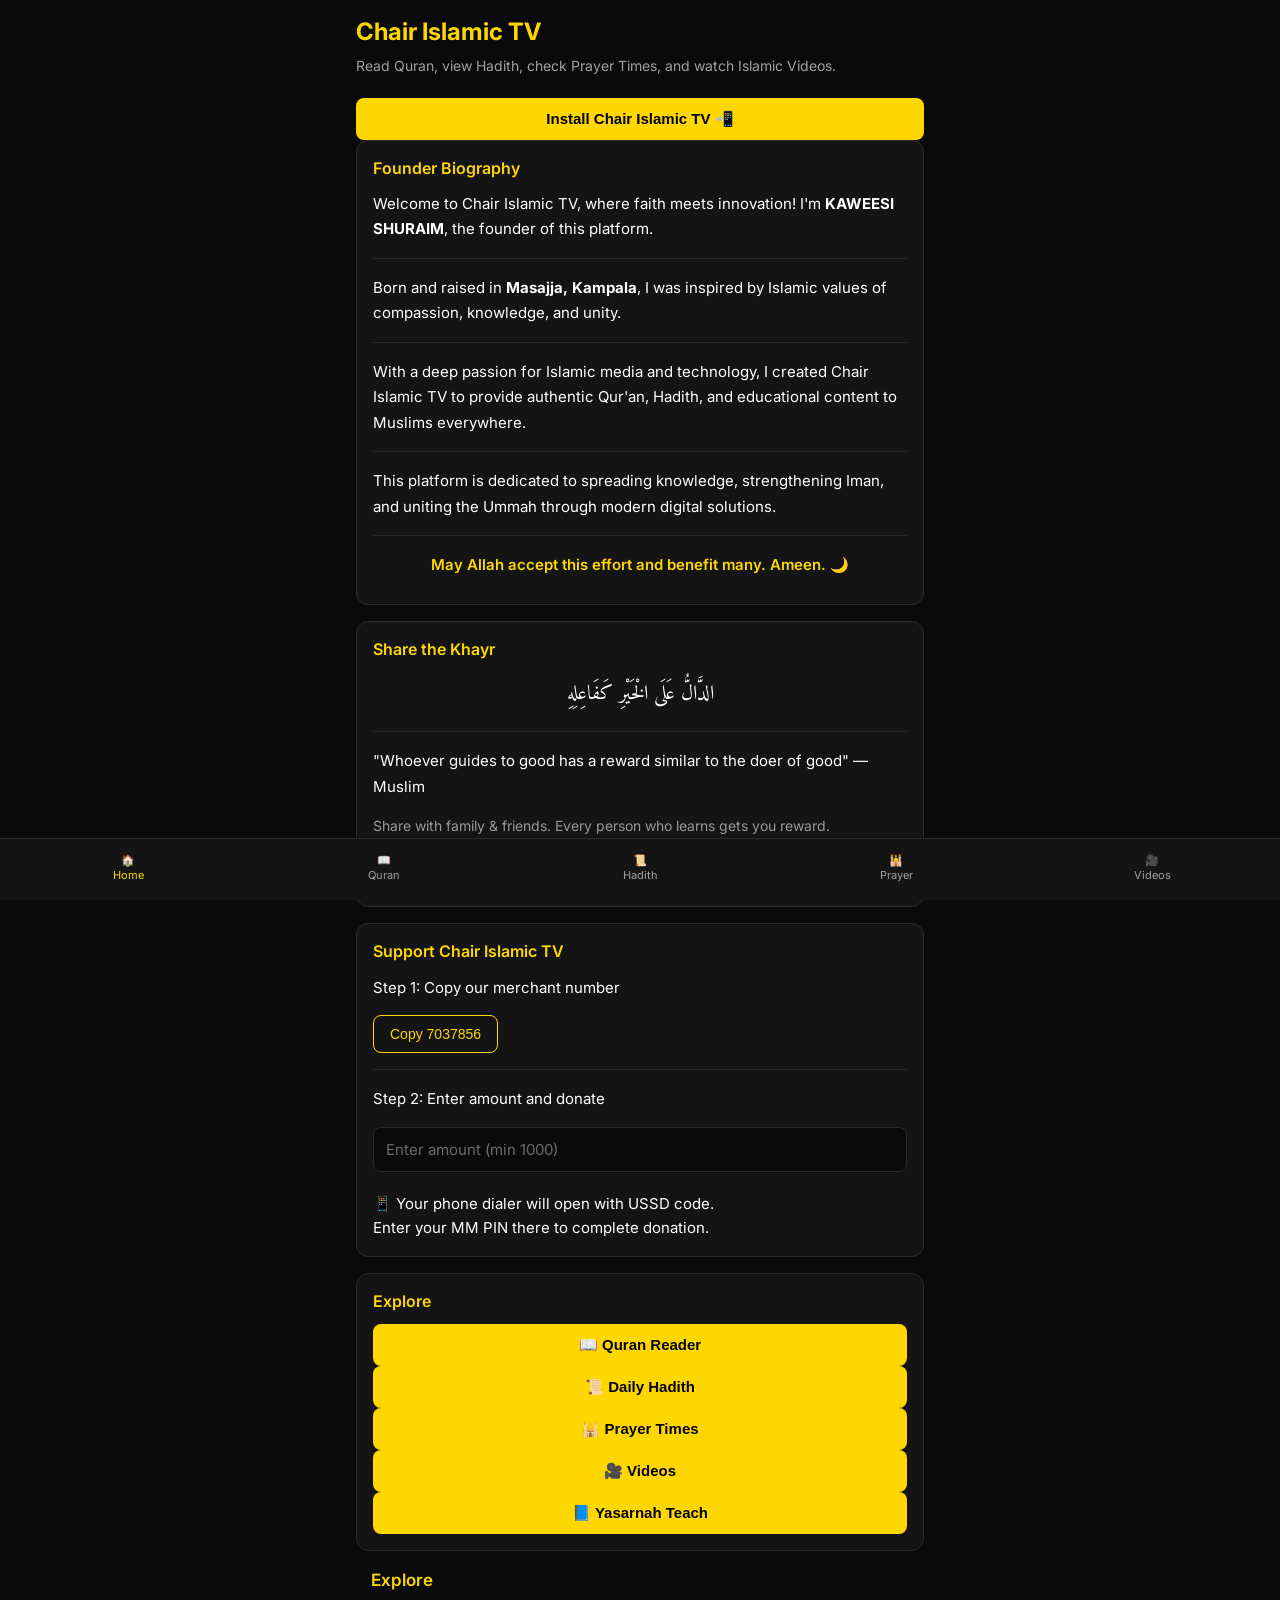
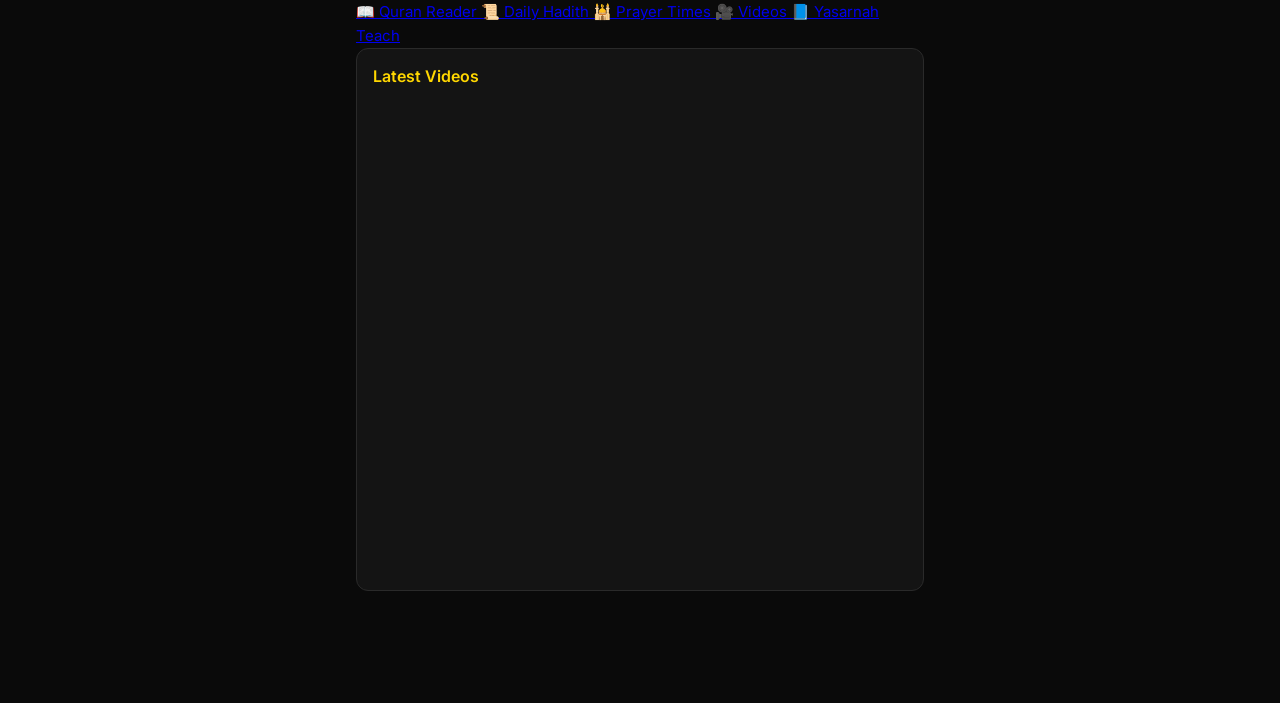
==== commit 07e4f4b2: "Update index.html Signed-off-by: CHAIR ISLAMIC <shuraimkaweesi@gmail.com>" ====
--- a/index.html
+++ b/index.html
@@ -82,6 +82,32 @@
   <button class="btn-gold" onclick="location.href='videos.html'">🎥 Videos</button>
   <button class="btn-gold" onclick="location.href='yasarnah.html'">📘 Yasarnah Teach</button>
 </div>
+  <div class="explore-section">
+    <h3 style="color: #FFD700; margin-left: 15px;">Explore</h3>
+    
+    <div class="explore-container">
+        <a href="quran.html" class="explore-tab">
+            <span>📖</span> Quran Reader
+        </a>
+        
+        <a href="hadith.html" class="explore-tab">
+            <span>📜</span> Daily Hadith
+        </a>
+        
+        <a href="prayer.html" class="explore-tab">
+            <span>🕌</span> Prayer Times
+        </a>
+        
+        <a href="videos.html" class="explore-tab">
+            <span>🎥</span> Videos
+        </a>
+        
+        <a href="yasarnah.html" class="explore-tab">
+            <span>📘</span> Yasarnah Teach
+        </a>
+    </div>
+</div>
+
 
 <!-- YOUTUBE -->
 <div class="card">
--- a/styles.css
+++ b/styles.css
@@ -1,224 +1,256 @@
-/* styles.css - Chair Islamic TV - Exact Hadith Theme */
-@import url('https://fonts.googleapis.com/css2?family=Amiri:wght@400;700&family=Poppins:wght@300;400;600;700&display=swap');
+@import url('https://fonts.googleapis.com/css2?family=Amiri:wght@400;700&family=Inter:wght@400;500;600;700&display=swap');
 
 :root {
+  --bg: #0A0A0A;
+  --card: #141414;
   --gold: #FFD700;
-  --gold-dark: #E6B800;
-  --gold-bg: rgba(255,215,0,0.12);
-  --gold-border: rgba(255,215,0,0.4);
-  --bg-main: #0A0A0A;
-  --bg-card: #121212;
-  --bg-card-border: #2A2A2A;
-  --text-main: #FFFFFF;
-  --text-muted: #888888;
-  --text-body: #E0E0E0;
-}
-
-* { 
-  box-sizing: border-box; 
-  margin: 0; 
-  padding: 0; 
+  --gold-dim: #B8860B;
+  --text: #FFFFFF;
+  --text-dim: #A0A0A0;
+  --text-muted: #6B6B6B;
+  --border: #2A2A2A;
+  --red: #ff6b6b;
+  --green: #51cf66;
+}
+
+* {
+  margin: 0;
+  padding: 0;
+  box-sizing: border-box;
+}
+
+html, body {
+  background: var(--bg);
+  color: var(--text);
+  font-family: 'Inter', sans-serif;
+  font-size: 15px;
+  line-height: 1.6;
+  -webkit-font-smoothing: antialiased;
 }
 
 body {
-  font-family: 'Poppins', Arial, sans-serif;
-  background: var(--bg-main);
-  color: var(--text-main);
-  margin: 0;
-  padding: 20px 16px;
-  padding-bottom: 90px;
-  min-height: 100vh;
-}
-
-.container { 
-  max-width: 600px; 
-  margin: 0 auto; 
-}
-
-/* Page Headers */
+  padding-bottom: 80px;
+}
+
+.container {
+  max-width: 600px;
+  margin: 0 auto;
+  padding: 16px;
+}
+
+/* Typography - Site Wide */
+h1 {
+  font-size: 24px;
+  font-weight: 700;
+  margin-bottom: 8px;
+  color: var(--gold);
+  line-height: 1.3;
+}
+
+h2 {
+  font-size: 20px;
+  font-weight: 600;
+  margin-bottom: 8px;
+  color: var(--text);
+}
+
+h3 {
+  font-size: 17px;
+  font-weight: 600;
+  margin-bottom: 6px;
+  color: var(--text);
+}
+
+p {
+  margin-bottom: 10px;
+}
+
 .page-header {
-  text-align: center;
+  font-size: 14px;
+  color: var(--text-dim);
+  margin-bottom: 20px;
+}
+
+.page-subtitle {
+  font-size: 13px;
   color: var(--text-muted);
-  font-size: 14px;
-  margin-bottom: 20px;
-  font-weight: 400;
-}
-
-h1 {
-  color: var(--gold);
-  text-align: center;
-  font-weight: 600;
-  margin-bottom: 5px;
-  font-size: 26px;
-}
-
-h2 {
-  color: var(--gold);
-  font-weight: 600;
-  font-size: 20px;
-  margin-bottom: 15px;
-}
-
-.subtitle {
-  text-align: center;
-  color: var(--text-muted);
-  font-size: 13px;
-  margin-bottom: 20px;
-}
-
-/* Main Card - Exact Hadith Style */
+  margin-bottom: 16px;
+}
+
+/* Cards */
 .card {
-  background: var(--bg-card);
-  padding: 24px;
-  border-radius: 18px;
-  margin: 18px 0;
-  border: 1.5px solid var(--gold-border);
-  position: relative;
-  box-shadow: 0 4px 20px rgba(0,0,0,0.6);
-}
-
-/* Card title */
+  background: var(--card);
+  border: 1px solid var(--border);
+  border-radius: 12px;
+  padding: 16px;
+  margin-bottom: 16px;
+}
+
 .card-title {
-  color: var(--gold);
-  font-size: 13px;
-  margin-bottom: 18px;
-  text-align: center;
-  font-weight: 700;
-  letter-spacing: 0.5px;
-  text-transform: uppercase;
-}
-
-/* Arabic Text */
+  font-size: 16px;
+  font-weight: 600;
+  margin-bottom: 12px;
+  color: var(--gold);
+  line-height: 1.4;
+}
+
+.card-subtitle {
+  font-size: 13px;
+  color: var(--text-dim);
+  margin-bottom: 8px;
+}
+
+/* Arabic + Translations - Used in Quran + Hadith */
 .arabic {
   font-family: 'Amiri', serif;
-  font-size: 26px;
-  line-height: 2.2;
-  direction: rtl;
+  font-size: 20px;
+  line-height: 2;
   text-align: right;
-  color: #fff;
-  margin-bottom: 20px;
-}
-
-/* Gold Divider Line */
-.divider {
-  height: 1px;
-  background: var(--gold-border);
-  margin: 20px 0;
-}
-
-/* Translation/Body Text */
-.text-body {
-  font-size: 16px;
-  line-height: 1.9;
-  color: var(--text-body);
-  font-weight: 300;
-}
-
-/* Badge - Like "Nawawi 14" */
+  margin: 12px 0;
+  color: var(--text);
+}
+
+.translation, .text-body {
+  font-size: 15px;
+  line-height: 1.7;
+  color: var(--text);
+}
+
+.transliteration {
+  font-size: 14px;
+  font-style: italic;
+  color: var(--text-dim);
+  margin: 8px 0;
+}
+
+.reference, .badge {
+  font-size: 12px;
+  color: var(--text-dim);
+  margin-top: 10px;
+  display: inline-block;
+}
+
 .badge {
-  display: inline-block;
-  background: var(--gold-bg);
-  color: var(--gold);
-  padding: 8px 16px;
-  border-radius: 20px;
-  font-size: 13px;
-  font-weight: 600;
-  border: 1px solid var(--gold-border);
-  margin-top: 15px;
-}
-
-/* Button Group - Lesson, Share, Save */
+  background: var(--border);
+  padding: 4px 10px;
+  border-radius: 6px;
+  font-weight: 500;
+}
+
+.badge-gold {
+  background: var(--gold-dim);
+  color: #000;
+}
+
+/* Buttons */
+.btn-gold {
+  background: var(--gold);
+  color: #000;
+  border: none;
+  padding: 12px 20px;
+  border-radius: 8px;
+  font-size: 15px;
+  font-weight: 600;
+  width: 100%;
+  cursor: pointer;
+  text-align: center;
+  display: block;
+  text-decoration: none;
+}
+
+.btn-outline {
+  background: transparent;
+  color: var(--gold);
+  border: 1px solid var(--gold);
+  padding: 10px 16px;
+  border-radius: 8px;
+  font-size: 14px;
+  font-weight: 500;
+  cursor: pointer;
+  text-align: center;
+  display: block;
+  text-decoration: none;
+}
+
+.btn-small {
+  padding: 8px 12px;
+  font-size: 13px;
+}
+
 .btn-group {
   display: flex;
   gap: 10px;
-  margin-top: 18px;
-  flex-wrap: wrap;
-}
-
-.btn-outline {
+  margin-top: 12px;
+}
+
+.btn-group button, .btn-group a {
   flex: 1;
-  min-width: 90px;
-  background: var(--gold-bg);
-  color: var(--gold);
-  border: 1.5px solid var(--gold-border);
-  padding: 13px 15px;
-  border-radius: 14px;
+}
+
+/* Forms + Inputs */
+input[type="text"], 
+input[type="search"], 
+input[type="number"],
+select,
+textarea {
+  width: 100%;
+  background: var(--bg);
+  border: 1px solid var(--border);
+  color: var(--text);
+  padding: 12px;
+  border-radius: 8px;
+  font-size: 15px;
+  font-family: 'Inter', sans-serif;
+}
+
+input::placeholder, textarea::placeholder {
+  color: var(--text-muted);
+}
+
+label {
+  font-size: 14px;
+  font-weight: 500;
+  color: var(--text-dim);
+  display: block;
+  margin-bottom: 6px;
+}
+
+/* Lists */
+.list-item {
+  padding: 14px 16px;
+  border-bottom: 1px solid var(--border);
+  display: flex;
+  justify-content: space-between;
+  align-items: center;
   cursor: pointer;
-  font-size: 14px;
-  font-weight: 600;
-  transition: 0.2s;
-  font-family: 'Poppins', sans-serif;
-}
-
-.btn-outline:active {
-  background: var(--gold);
-  color: #000;
-  transform: scale(0.96);
-}
-
-/* Primary Gold Button - Like "Next Hadith" */
-.btn-gold {
-  width: 100%;
-  background: var(--gold);
-  color: #000;
-  border: none;
-  padding: 16px;
-  border-radius: 14px;
-  cursor: pointer;
-  font-size: 16px;
-  font-weight: 700;
-  margin: 12px 0;
-  box-shadow: 0 4px 15px rgba(255,215,0,0.25);
-  transition: 0.2s;
-  font-family: 'Poppins', sans-serif;
-}
-
-.btn-gold:active { 
-  transform: scale(0.98);
-  background: var(--gold-dark);
-}
-
-.btn-gold:disabled {
-  opacity: 0.4;
-  cursor: not-allowed;
-}
-
-/* Inputs */
-label {
-  color: var(--gold);
-  font-size: 14px;
-  margin-bottom: 8px;
-  display: block;
-  font-weight: 600;
-}
-
-input, select, textarea {
-  width: 100%;
-  padding: 15px 14px;
-  border-radius: 12px;
-  border: 1.5px solid var(--gold-border);
-  background: var(--bg-main);
-  color: var(--text-main);
-  font-family: 'Poppins', sans-serif;
-  font-size: 15px;
-  transition: 0.2s;
-}
-
-input:focus, select:focus, textarea:focus {
-  outline: none;
-  border-color: var(--gold);
-  box-shadow: 0 0 0 3px var(--gold-bg);
-  background: #111;
-}
-
-input::placeholder { color: #444; }
-
-/* Donation Grid */
-.donation-grid {
-  display: grid;
-  grid-template-columns: 1fr 1fr;
-  gap: 10px;
-  margin: 20px 0;
+}
+
+.list-item:last-child {
+  border-bottom: none;
+}
+
+.list-item-title {
+  font-size: 15px;
+  font-weight: 500;
+}
+
+.list-item-subtitle {
+  font-size: 13px;
+  color: var(--text-dim);
+}
+
+.list-item-number {
+  font-size: 14px;
+  color: var(--gold);
+  font-weight: 600;
+  min-width: 30px;
+}
+
+/* Divider */
+.divider {
+  height: 1px;
+  background: var(--border);
+  margin: 16px 0;
 }
 
 /* Bottom Navigation */
@@ -226,82 +258,102 @@
   position: fixed;
   bottom: 0;
   left: 0;
-  width: 100%;
-  background: rgba(10,10,10,0.98);
-  backdrop-filter: blur(12px);
+  right: 0;
+  background: var(--card);
+  border-top: 1px solid var(--border);
   display: flex;
   justify-content: space-around;
-  padding: 10px 0 14px;
-  border-top: 1px solid var(--bg-card-border);
+  padding: 8px 0 12px;
   z-index: 100;
 }
 
 .bottom-nav a {
-  color: var(--text-muted);
+  color: var(--text-dim);
   text-decoration: none;
   font-size: 11px;
+  text-align: center;
+  padding: 6px 12px;
+  line-height: 1.3;
   flex: 1;
+}
+
+.bottom-nav a.active {
+  color: var(--gold);
+}
+
+.bottom-nav a span {
+  display: block;
+  font-size: 18px;
+  margin-bottom: 2px;
+}
+
+/* Tables - Prayer Times */
+table {
+  width: 100%;
+  border-collapse: collapse;
+  font-size: 14px;
+}
+
+th, td {
+  padding: 12px 8px;
+  text-align: left;
+  border-bottom: 1px solid var(--border);
+}
+
+th {
+  color: var(--gold);
+  font-weight: 600;
+  font-size: 13px;
+}
+
+td:last-child {
+  text-align: right;
+  font-weight: 500;
+}
+
+/* Utility */
+.text-center { text-align: center; }
+.text-dim { color: var(--text-dim); }
+.text-gold { color: var(--gold); }
+.text-red { color: var(--red); }
+.text-green { color: var(--green); }
+.mt-1 { margin-top: 8px; }
+.mt-2 { margin-top: 16px; }
+.mb-1 { margin-bottom: 8px; }
+.mb-2 { margin-bottom: 16px; }
+
+/* Loading States */
+.loading {
+  color: var(--text-dim);
+  font-size: 14px;
   text-align: center;
-  transition: 0.2s;
-  padding: 4px 0;
-}
-
-.bottom-nav a.active { color: var(--gold); }
-.bottom-nav a:active { transform: scale(0.9); }
-
-/* Alert boxes */
-.alert {
-  padding: 15px;
-  border-radius: 12px;
-  margin: 15px 0;
-  font-size: 14px;
-  line-height: 1.6;
-  border: 1.5px solid;
-}
-
-.alert-warning {
-  background: var(--gold-bg);
-  border-color: var(--gold-border);
-  color: var(--gold);
-}
-
-/* Code for USSD */
-code {
-  background: #000;
-  color: var(--gold);
-  padding: 6px 10px;
-  border-radius: 8px;
-  font-family: monospace;
-  font-size: 14px;
-  border: 1px solid var(--gold-border);
-  display: inline-block;
-  margin: 5px 0;
-  }
-/* Share Button - Special Gold Glow */
-.btn-share {
-  width: 100%;
-  background: linear-gradient(45deg, var(--gold), #FFA500);
-  color: #000;
-  border: none;
-  padding: 16px;
-  border-radius: 14px;
-  cursor: pointer;
-  font-size: 16px;
-  font-weight: 700;
-  margin: 12px 0;
-  box-shadow: 0 4px 20px rgba(255,215,0,0.35);
-  transition: 0.2s;
-  font-family: 'Poppins', sans-serif;
-  position: relative;
-  overflow: hidden;
-}
-
-.btn-share:active { 
-  transform: scale(0.98);
-  box-shadow: 0 2px 10px rgba(255,215,0,0.25);
-}
-
-.btn-share::before {
-  content: '📤';
-  margin-right: 8px;
-}
+  padding: 20px;
+}
+
+/* Video Cards */
+.video-card {
+  margin-bottom: 16px;
+}
+
+.video-title {
+  font-size: 15px;
+  font-weight: 600;
+  margin: 10px 0 6px;
+}
+
+.video-meta {
+  font-size: 12px;
+  color: var(--text-dim);
+}
+
+/* Small Phones */
+@media (max-width: 380px) {
+  body { font-size: 14px; }
+  h1 { font-size: 22px; }
+  h2 { font-size: 18px; }
+  .arabic { font-size: 18px; }
+  .translation { font-size: 14px; }
+  .container { padding: 12px; }
+  .card { padding: 14px; }
+  .btn-gold, .btn-outline { padding: 10px 16px; font-size: 14px; }
+}
